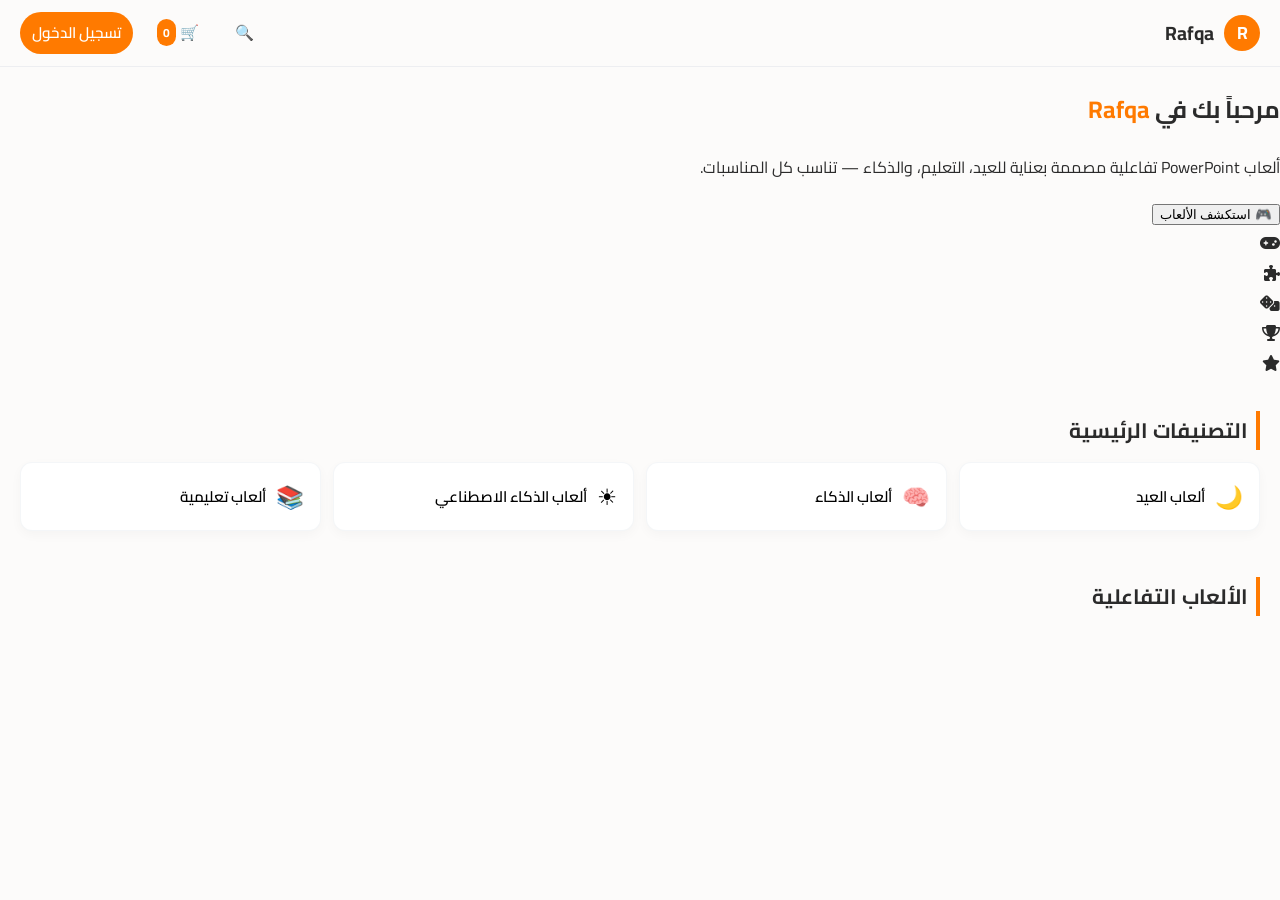
==== index.html @ 3eb240ee "Update index.html" ====
<!DOCTYPE html>
<html lang="ar" dir="rtl">
<head>
  <meta charset="UTF-8" />
  <title>Rafqa - PowerPoint Games</title>
  <meta name="viewport" content="width=device-width, initial-scale=1" />
  <link href="https://fonts.googleapis.com/css2?family=Cairo:wght@300;400;600;700&display=swap" rel="stylesheet">
  <link rel="stylesheet" href="https://cdnjs.cloudflare.com/ajax/libs/font-awesome/6.4.0/css/all.min.css">
  <link rel="stylesheet" href="style.css">
  <script src="https://js.stripe.com/v3/"></script>
</head>
<body>
  <header class="header">
    <div class="logo-area">
      <div class="logo-circle">R</div>
      <span class="site-name">Rafqa</span>
    </div>

    <div class="header-actions">
      <button class="icon-btn" id="searchToggle" aria-label="Search">🔍</button>
      <button class="icon-btn" id="cartToggle" aria-label="Cart">
        🛒 <span class="cart-count" id="cartCount">0</span>
      </button>
      
      <div class="user-menu-container">
        <button class="login-btn" id="loginToggle">تسجيل الدخول</button>
        <div id="userDropdown" class="user-dropdown hidden">
          <a href="#" id="btnMyOrders"><i class="fas fa-shopping-bag"></i> مشترياتي</a>
          <a href="https://wa.me/966570261205" target="_blank" id="btnSupport"><i class="fas fa-headset"></i> الدعم الفني</a>
          <hr class="dropdown-divider">
          <button id="btnLogout" class="dropdown-logout-btn"><i class="fas fa-sign-out-alt"></i> تسجيل الخروج</button>
        </div>
      </div>
    </div>
  </header>

  <section class="search-bar hidden" id="searchBar">
    <input type="text" id="searchInput" placeholder="ابحث عن لعبة..." />
  </section>

  <section class="welcome-banner">
    <div class="banner-content">
      <h1>مرحباً بك في <span style="color:var(--primary)">Rafqa</span></h1>
      <p>ألعاب PowerPoint تفاعلية مصممة بعناية للعيد، التعليم، والذكاء — تناسب كل المناسبات.</p>
      <button id="scrollToGames" class="banner-btn">🎮 استكشف الألعاب</button>
    </div>
    <div class="banner-gaming-assets">
      <div class="game-asset icon-gamepad"><i class="fas fa-gamepad"></i></div>
      <div class="game-asset icon-puzzle"><i class="fas fa-puzzle-piece"></i></div>
      <div class="game-asset icon-dice"><i class="fas fa-dice"></i></div>
      <div class="game-asset icon-trophy"><i class="fas fa-trophy"></i></div>
      <div class="game-asset icon-star"><i class="fas fa-star"></i></div>
    </div>
  </section>

  <section class="categories">
    <h2>التصنيفات الرئيسية</h2>
    <div class="category-grid">
      <button class="category-card" data-category="eid">
        <span class="cat-icon">🌙</span>
        <span class="cat-name">ألعاب العيد</span>
      </button>
      <button class="category-card" data-category="brain">
        <span class="cat-icon">🧠</span>
        <span class="cat-name">ألعاب الذكاء</span>
      </button>
      <button class="category-card" data-category="summer">
        <span class="cat-icon">☀️</span>
        <span class="cat-name">ألعاب الذكاء الاصطناعي</span>
      </button>
      <button class="category-card" data-category="edu">
        <span class="cat-icon">📚</span>
        <span class="cat-name">ألعاب تعليمية</span>
      </button>
    </div>
  </section>

  <main class="main" id="gamesSection">
    <div class="main-header">
      <h2>الألعاب التفاعلية</h2>
      <span id="gamesCount"></span>
    </div>
    <div class="games-grid" id="gamesGrid"></div>
  </main>

  <div class="modal-overlay hidden" id="gameModal">
    <div class="modal">
      <button class="close-modal" data-close="gameModal">✕</button>
      <div class="modal-body">
        <img id="modalImage" alt="" />
        <div class="modal-info">
          <h3 id="modalTitle"></h3>
          <p id="modalCategory" style="color: var(--primary); font-weight: 600;"></p>
          <p id="modalDescription" style="color: var(--text-muted); font-size: 0.9rem; margin-top: 5px;"></p>
          <p class="modal-price" id="modalPrice"></p>
          <button class="primary-btn" id="modalAddToCart" style="width: 100%; margin-top: 10px;">إضافة إلى السلة</button>
        </div>
      </div>
    </div>
  </div>

  <aside class="cart-panel hidden" id="cartPanel">
    <div class="cart-header">
      <h3>سلة المشتريات</h3>
      <button class="close-modal" data-close="cartPanel">✕</button>
    </div>
    <div class="cart-items" id="cartItems"></div>
    <div class="cart-footer">
      <div class="cart-total">
        <span>الإجمالي:</span>
        <span><span id="cartTotal">0.00</span> ر.س</span>
      </div>
      <button class="primary-btn" id="checkoutToggle" style="width: 100%;">إتمام الشراء</button>
    </div>
  </aside>

  <section class="checkout hidden" id="checkoutSection">
    <div class="checkout-inner">
      <h2>إتمام الشراء</h2>
      <p style="margin: 10px 0; color: var(--text-muted);">سيتم إرسال رابط تحميل الألعاب إلى بريدك بعد الدفع.</p>
      <p class="checkout-note">* يمكنك لاحقاً ربط هذه الصفحة ببوابة دفع (PayTabs / HyperPay / Stripe).</p>
      <button class="secondary-btn" id="closeCheckout" style="margin-top: 15px;">إغلاق</button>
    </div>
  </section>

  <div id="loginModal" class="modal-overlay hidden">
    <div class="modal">
      <button class="close-modal" data-close="loginModal">&times;</button>
      <h3>تسجيل الدخول</h3>
      
      <form id="loginForm">
        <div class="form-group">
          <label for="loginEmail">رقم الجوال أو البريد الإلكتروني</label>
          <input type="text" id="loginEmail" placeholder="05xxxxxxxx أو البريد الإلكتروني" required>
        </div>

        <div class="form-group">
          <label for="loginPassword">كلمة المرور</label>
          <input type="password" id="loginPassword" placeholder="••••••••" required>
        </div>

        <div id="loginErrorMsg" class="error-text hidden"></div>

        <button type="submit" class="primary-btn" style="width: 100%; margin-top: 5px;">دخول</button>
      </form>

      <div class="auth-divider" style="text-align: center; margin: 15px 0; color: var(--text-muted);"><span>أو</span></div>
      
      <button id="googleLogin" class="google-btn" style="width:100%; display:flex; align-items:center; justify-content:center; gap:8px; padding:10px; border:1px solid #ddd; background:#fff; border-radius:var(--radius-md); cursor:pointer; font-family:inherit;">
        <img src="https://upload.wikimedia.org/wikipedia/commons/c/c1/Google_%22G%22_logo.svg" alt="Google" width="18">
        تسجيل الدخول بواسطة Google
      </button>

      <p class="auth-switch" style="text-align: center; margin-top: 15px; font-size: 0.9rem; color: var(--text-muted);">
        ليس لديكِ حساب؟ <a href="#" id="openRegister" style="color: var(--primary); font-weight: 600; text-decoration: none;">إنشاء حساب جديد</a>
      </p>
    </div>
  </div>

  <div id="registerModal" class="modal-overlay hidden">
    <div class="modal">
      <button class="close-modal" data-close="registerModal">&times;</button>
      <h3>إنشاء حساب جديد</h3>
      
      <form id="registerForm">
        <div class="form-group">
          <label for="registerName">الاسم الكامل</label>
          <input type="text" id="registerName" placeholder="نداء..." required style="direction: rtl; text-align: right;">
        </div>

        <div class="form-group">
          <label for="registerPhone">رقم الجوال الحقيقي</label>
          <input type="tel" id="registerPhone" placeholder="05xxxxxxxx" required maxlength="10">
        </div>

        <div class="form-group">
          <label for="registerEmail">البريد الإلكتروني (اختياري)</label>
          <input type="email" id="registerEmail" placeholder="name@example.com">
        </div>

        <div class="form-group">
          <label for="registerPassword">كلمة المرور</label>
          <input type="password" id="registerPassword" placeholder="••••••••" required>
        </div>

        <div id="registerErrorMsg" class="error-text hidden"></div>

        <button type="submit" class="primary-btn" style="width: 100%; margin-top: 5px;">تسجيل وتفعيل الحساب 🎉</button>
      </form>

      <p class="auth-switch" style="text-align: center; margin-top: 15px; font-size: 0.9rem; color: var(--text-muted);">
        لديكِ حساب بالفعل؟ <a href="#" id="openLogin" style="color: var(--primary); font-weight: 600; text-decoration: none;">تسجيل الدخول</a>
      </p>
      <p class="login-note" style="text-align: center; font-size: 0.8rem; color: var(--text-muted); margin-top: 10px;">* يتم حفظ حسابك في Firebase بشكل حقيقي وآمن.</p>
    </div>
  </div>

  <script src="https://www.gstatic.com/firebasejs/10.7.1/firebase-app-compat.js"></script>
  <script src="https://www.gstatic.com/firebasejs/10.7.1/firebase-auth-compat.js"></script>
  <script src="https://www.gstatic.com/firebasejs/10.7.1/firebase-database-compat.js"></script>
  <script src="https://www.gstatic.com/firebasejs/10.7.1/firebase-firestore-compat.js"></script>
  <script src="https://www.gstatic.com/firebasejs/10.7.1/firebase-storage-compat.js"></script>

  <script src="firebase-config.js"></script>
  <script src="script.js"></script>
</body>
</html>
---- style.css ----
*,
*::before,
*::after {
  box-sizing: border-box;
}

:root {
  --bg: #fcfbfa;               /* إضاءة خلفية بيضاء دافئة ومريحة */
  --card-bg: #ffffff;
  --primary: #ff7a00;         /* الهوية البرتقالية الدافئة لـ Rafqa */
  --primary-soft: #fff2e6;    /* خلفيات برتقالية ناعمة للعناصر */
  --accent: #ffb347;
  --text-main: #2b2b2b;
  --text-muted: #7a8194;
  --radius-lg: 18px;
  --radius-md: 12px;
  --shadow-soft: 0 14px 30px rgba(15, 23, 42, 0.05);
}

html,
body {
  margin: 0;
  padding: 0;
  font-family: "Cairo", system-ui, -apple-system, BlinkMacSystemFont, sans-serif;
  background: var(--bg);
  color: var(--text-main);
  direction: rtl;
}

/* Header */
.header {
  position: sticky;
  top: 0;
  z-index: 100;
  display: flex;
  align-items: center;
  justify-content: space-between;
  padding: 0.75rem 1.25rem;
  background: rgba(252, 251, 250, 0.95);
  backdrop-filter: blur(12px);
  border-bottom: 1px solid rgba(148, 163, 184, 0.15);
}

.logo-area {
  display: flex;
  align-items: center;
  gap: 0.6rem;
}

.logo-circle {
  width: 36px;
  height: 36px;
  border-radius: 50%;
  background: var(--primary);
  display: flex;
  align-items: center;
  justify-content: center;
  color: #fff;
  font-weight: 700;
  font-size: 1.1rem;
}

.site-name {
  font-weight: 700;
  font-size: 1.2rem;
  color: var(--text-main);
}

.header-actions {
  display: flex;
  align-items: center;
  gap: 0.75rem;
}

.icon-btn,
.login-btn {
  border: none;
  background: transparent;
  cursor: pointer;
  font-size: 0.95rem;
  display: inline-flex;
  align-items: center;
  gap: 0.25rem;
  padding: 0.4rem 0.75rem;
  border-radius: 999px;
  font-family: inherit;
  transition: all 0.2s ease;
}

.icon-btn:hover {
  background: rgba(148, 163, 184, 0.15);
  transform: translateY(-1px);
}

.login-btn {
  background: var(--primary);
  color: #fff;
  font-weight: 600;
}

.login-btn:hover {
  background: #e06b00;
  transform: translateY(-1px);
  box-shadow: 0 4px 12px rgba(255, 122, 0, 0.2);
}

/* User Dropdown */
.user-menu-container {
  position: relative;
}

.user-dropdown {
  position: absolute;
  top: 45px;
  left: 0;
  background: white;
  border: 1px solid rgba(148, 163, 184, 0.2);
  border-radius: var(--radius-md);
  box-shadow: 0 10px 25px rgba(0,0,0,0.08);
  width: 170px;
  display: flex;
  flex-direction: column;
  z-index: 200;
  overflow: hidden;
}

.user-dropdown a, .user-dropdown button {
  padding: 10px 15px;
  text-decoration: none;
  color: var(--text-main);
  font-size: 0.9rem;
  text-align: right;
  background: none;
  border: none;
  cursor: pointer;
  width: 100%;
  font-family: inherit;
  display: flex;
  align-items: center;
  gap: 8px;
}

.user-dropdown a:hover, .user-dropdown button:hover {
  background-color: var(--primary-soft);
  color: var(--primary);
}

.dropdown-divider {
  border: 0;
  border-top: 1px solid rgba(148, 163, 184, 0.15);
  margin: 0;
}

/* Cart count */
.cart-count {
  background: var(--primary);
  color: #fff;
  border-radius: 999px;
  padding: 2px 6px;
  font-size: 0.75rem;
  font-weight: 700;
}

/* Search bar */
.search-bar {
  padding: 0.5rem 1.25rem 0.75rem;
  background: var(--bg);
  border-bottom: 1px solid rgba(148, 163, 184, 0.15);
}

.search-bar input {
  width: 100%;
  padding: 0.6rem 1.2rem;
  border-radius: 999px;
  border: 1px solid rgba(148, 163, 184, 0.4);
  font-family: inherit;
  outline: none;
}

.search-bar input:focus {
  border-color: var(--primary);
}

/* Hero */
.hero {
  padding: 2.5rem 1.25rem 2rem;
  display: flex;
  justify-content: center;
}

.hero-content {
  max-width: 900px;
  width: 100%;
  background: linear-gradient(135deg, #fff3e6 0%, #ffffff 100%);
  border-radius: 24px;
  padding: 2.5rem 1.5rem;
  box-shadow: var(--shadow-soft);
  text-align: center;
}

.hero-content h1 {
  margin: 0 0 0.5rem;
  font-size: 1.9rem;
  font-weight: 700;
}

.hero-content p {
  margin: 0 0 1.5rem;
  color: var(--text-muted);
}

.primary-btn,
.secondary-btn {
  border: none;
  cursor: pointer;
  font-family: inherit;
  border-radius: 999px;
  padding: 0.65rem 1.6rem;
  font-size: 0.95rem;
  font-weight: 600;
  transition: all 0.2s ease;
}

.primary-btn {
  background: var(--primary);
  color: #fff;
  box-shadow: 0 8px 20px rgba(255, 122, 0, 0.25);
}

.primary-btn:hover {
  transform: translateY(-1px);
  background: #e06b00;
  box-shadow: 0 12px 24px rgba(255, 122, 0, 0.35);
}

.secondary-btn {
  background: #e5e7eb;
  color: #111827;
}

.secondary-btn:hover {
  background: #d1d5db;
}

/* Categories */
.categories {
  padding: 1rem 1.25rem 0.5rem;
}

.categories h2, .main-header h2 {
  margin-bottom: 0.75rem;
  font-size: 1.3rem;
  font-weight: 700;
  border-right: 4px solid var(--primary);
  padding-right: 8px;
}

.category-grid {
  display: grid;
  grid-template-columns: repeat(2, minmax(0, 1fr));
  gap: 0.75rem;
}

.category-card {
  border: 1px solid rgba(148, 163, 184, 0.1);
  background: var(--card-bg);
  border-radius: var(--radius-md);
  padding: 0.8rem 1rem;
  display: flex;
  align-items: center;
  gap: 0.6rem;
  cursor: pointer;
  box-shadow: 0 4px 12px rgba(15, 23, 42, 0.03);
  font-family: inherit;
  transition: all 0.2s ease;
}

.category-card:hover {
  transform: translateY(-2px);
  box-shadow: 0 8px 20px rgba(255, 122, 0, 0.1);
  background: var(--primary-soft);
  border-color: var(--primary);
}

.cat-icon {
  font-size: 1.4rem;
}

.cat-name {
  font-size: 0.95rem;
  font-weight: 600;
}

/* Main / games grid */
.main {
  padding: 1.25rem;
}

.main-header {
  display: flex;
  align-items: baseline;
  justify-content: space-between;
  margin-bottom: 1rem;
}

#gamesCount {
  font-size: 0.85rem;
  color: var(--text-muted);
}

.games-grid {
  display: grid;
  grid-template-columns: repeat(auto-fill, minmax(180px, 1fr));
  gap: 1.25rem;
}

/* Game card */
.game-card {
  background: var(--card-bg);
  border-radius: var(--radius-lg);
  overflow: hidden;
  box-shadow: 0 8px 20px rgba(15, 23, 42, 0.04);
  border: 1px solid rgba(148, 163, 184, 0.1);
  display: flex;
  flex-direction: column;
  cursor: pointer;
  transition: all 0.2s ease;
}

.game-card:hover {
  transform: translateY(-4px);
  box-shadow: 0 16px 30px rgba(255, 122, 0, 0.08);
  border-color: var(--primary);
}

.game-thumb {
  position: relative;
  padding-top: 65%;
  background: #e5e7eb;
}

.game-thumb img {
  position: absolute;
  inset: 0;
  width: 100%;
  height: 100%;
  object-fit: cover;
}

.game-body {
  padding: 0.9rem;
  display: flex;
  flex-direction: column;
  gap: 0.4rem;
  flex-grow: 1;
}

.game-title {
  font-size: 1rem;
  font-weight: 700;
  color: var(--text-main);
}

.game-meta {
  display: flex;
  justify-content: space-between;
  align-items: center;
  font-size: 0.85rem;
  color: var(--text-muted);
}

.game-price {
  font-weight: 700;
  color: var(--primary);
  font-size: 1.05rem;
}

.game-actions {
  margin-top: auto;
  padding-top: 0.5rem;
}

.add-btn {
  width: 100%;
  border-radius: var(--radius-md);
  border: 1px solid var(--primary);
  padding: 0.5rem;
  font-size: 0.9rem;
  font-weight: 600;
  cursor: pointer;
  background: transparent;
  color: var(--primary);
  font-family: inherit;
  transition: all 0.2s ease;
}

.add-btn:hover {
  background: var(--primary);
  color: #fff;
}

/* Modals & Overlays */
.modal-overlay {
  position: fixed;
  inset: 0;
  background: rgba(15, 23, 42, 0.5);
  backdrop-filter: blur(4px);
  display: flex;
  align-items: center;
  justify-content: center;
  z-index: 200;
}

.modal {
  background: var(--card-bg);
  border-radius: 20px;
  padding: 1.5rem;
  max-width: 500px;
  width: 92%;
  box-shadow: var(--shadow-soft);
  position: relative;
  overflow: visible; /* يسمح لزر الإغلاق بالظهور */
}

.close-modal {
  position: absolute;
  top: -12px;
  left: -12px;
  border: none;
  background: #fff;
  cursor: pointer;
  font-size: 1rem;
  color: var(--text-muted);
  width: 28px;
  height: 28px;
  border-radius: 50%;
  display: flex;
  align-items: center;
  justify-content: center;
  box-shadow: 0 2px 8px rgba(0,0,0,0.15);
  z-index: 10;
}

.close-modal:hover {
  color: #ef4444;
}

.modal-body {
  display: flex;
  flex-direction: column;
  gap: 1rem;
}

.modal-body img {
  width: 100%;
  max-height: 250px;
  border-radius: 12px;
  object-fit: cover;
}

.modal-info h3 {
  margin: 0 0 0.5rem;
  font-size: 1.25rem;
}

.modal-price {
  margin-top: 0.6rem;
  font-weight: 700;
  font-size: 1.2rem;
  color: var(--primary);
}

/* Cart panel FIX */
.cart-panel {
  position: fixed;
  top: 0;
  bottom: 0;
  left: 0;
  width: min(350px, 100%);
  background: #ffffff;
  box-shadow: 8px 0 30px rgba(15, 23, 42, 0.15);
  z-index: 150;
  display: flex;
  flex-direction: column;
  transition: transform 0.3s ease-in-out;
}

.cart-panel.hidden {
  display: none !important;
  transform: translateX(-100%);
}

.cart-header {
  padding: 1rem;
  border-bottom: 1px solid rgba(148, 163, 184, 0.15);
  display: flex;
  justify-content: space-between;
  align-items: center;
}

.cart-header h3 {
  margin: 0;
  font-size: 1.1rem;
  font-weight: 700;
}

.cart-items {
  flex: 1;
  overflow-y: auto;
  padding: 1rem;
  display: flex;
  flex-direction: column;
  gap: 0.75rem;
}

.cart-item {
  display: flex;
  gap: 0.75rem;
  align-items: center;
  padding-bottom: 0.75rem;
  border-bottom: 1px solid rgba(148, 163, 184, 0.1);
}

.cart-item-thumb {
  width: 55px;
  height: 55px;
  border-radius: 10px;
  overflow: hidden;
  background: #e5e7eb;
}

.cart-item-thumb img {
  width: 100%;
  height: 100%;
  object-fit: cover;
}

.cart-item-info {
  flex: 1;
  font-size: 0.85rem;
}

.cart-item-title {
  font-weight: 600;
}

.cart-item-meta {
  display: flex;
  justify-content: space-between;
  align-items: center;
  margin-top: 0.25rem;
}

.cart-remove {
  border: none;
  background: transparent;
  color: #ef4444;
  cursor: pointer;
  font-size: 0.8rem;
  font-family: inherit;
}

.cart-footer {
  padding: 1rem;
  border-top: 1px solid rgba(148, 163, 184, 0.15);
  background: #fff;
}

.cart-total {
  margin-bottom: 0.75rem;
  font-weight: 700;
  display: flex;
  justify-content: space-between;
  font-size: 1rem;
}

/* Checkout Section */
.checkout {
  position: fixed;
  inset: 0;
  background: rgba(15, 23, 42, 0.5);
  display: flex;
  align-items: center;
  justify-content: center;
  z-index: 160;
}

.checkout-inner {
  background: #ffffff;
  border-radius: 18px;
  padding: 1.5rem;
  max-width: 420px;
  width: 92%;
  text-align: center;
}

.checkout-note {
  font-size: 0.8rem;
  color: var(--text-muted);
  margin-top: 10px;
}

/* Utilities */
.hidden {
  display: none !important;
}

/* Media Queries */
@media (min-width: 768px) {
  .hero-content {
    padding: 3rem 2.5rem;
    text-align: right;
  }

  .hero-content h1 {
    font-size: 2.2rem;
  }

  .category-grid {
    grid-template-columns: repeat(4, minmax(0, 1fr));
  }

  .modal-body {
    flex-direction: row;
  }

  .modal-body img {
    width: 45%;
    max-height: 100%;
  }

  .modal-info {
    flex: 1;
  }
}

/* ==========================================================================
   🛠️ التعديل الجديد المضاف لإصلاح شكل وتداخل نموذج الدخول / التسجيل
   ========================================================================== */
.modal form {
  display: flex;
  flex-direction: column;
  gap: 1.2rem;
  margin-top: 1rem;
}

.modal label {
  font-size: 0.95rem;
  font-weight: 600;
  display: flex;
  flex-direction: column;
  gap: 0.5rem;
  text-align: right;
  color: var(--text-main);
}

.modal input {
  padding: 0.75rem 1rem;
  border-radius: var(--radius-md);
  border: 1px solid rgba(148, 163, 184, 0.4);
  font-family: inherit;
  font-size: 0.95rem;
  direction: ltr; /* لتسهيل كتابة البريد الإلكتروني والباسورد بشكل صحيح */
  text-align: left;
  outline: none;
  width: 100%;
  background-color: var(--card-bg);
  color: var(--text-main);
}

.modal input:focus {
  border-color: var(--primary);
  box-shadow: 0 0 0 3px var(--primary-soft);
}

.modal form button[type="submit"] {
  background: var(--primary);
  color: white;
  border: none;
  padding: 0.75rem;
  border-radius: var(--radius-md);
  font-family: inherit;
  font-size: 1rem;
  font-weight: 600;
  cursor: pointer;
  transition: all 0.2s ease;
  margin-top: 0.5rem;
}

.modal form button[type="submit"]:hover {
  background: #e06b00;
  transform: translateY(-1px);
}
/* المحتوى الداخلي للـ modal-overlay */
.modal-overlay .modal {
  position: relative;
  width: 92%;
  max-width: 500px;
  background: var(--card-bg);
  border-radius: 20px;
  padding: 1.5rem;
  box-shadow: 0 20px 40px rgba(0,0,0,0.2);
  overflow: visible;
}
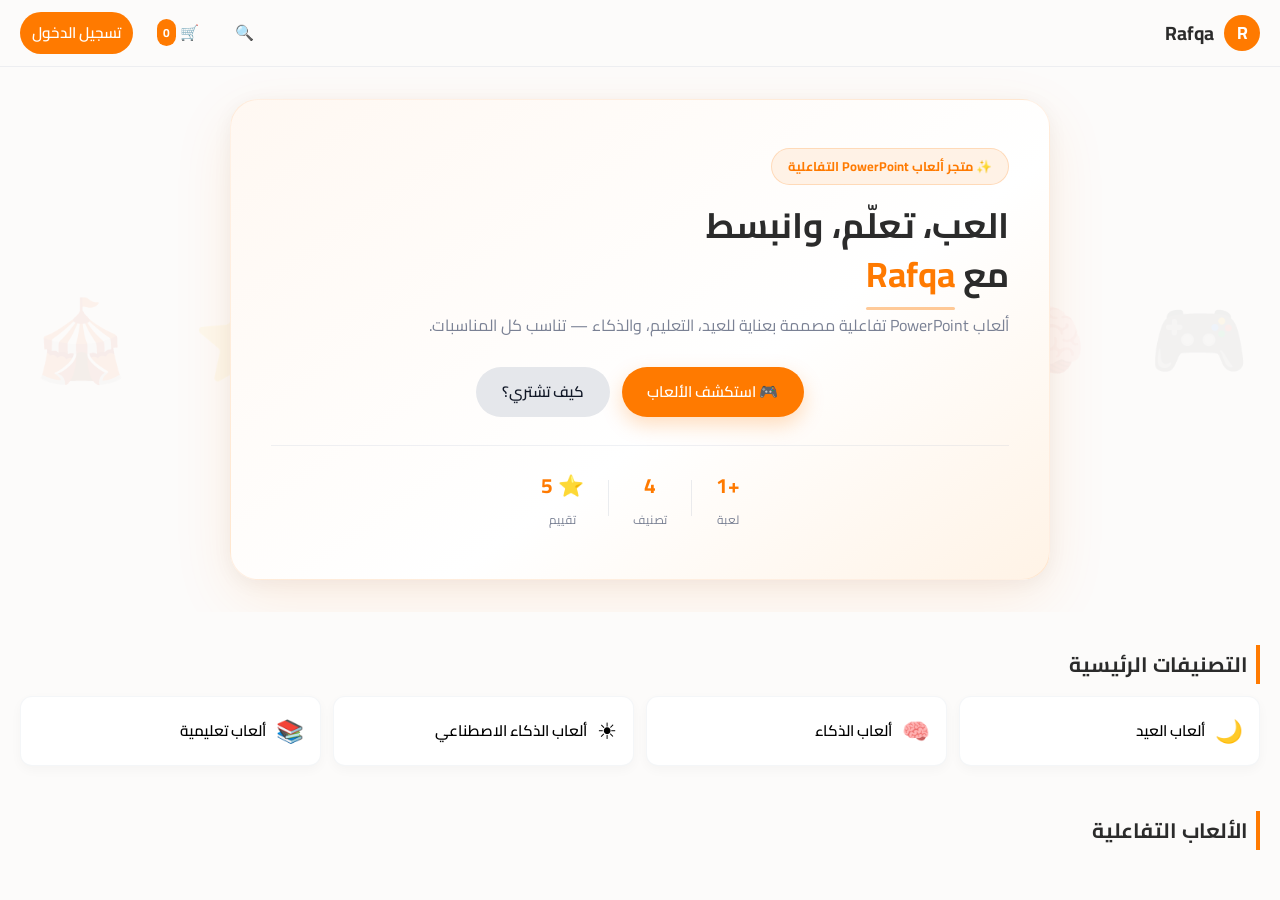
==== commit ab0606a5: "Update index.html" ====
--- a/index.html
+++ b/index.html
@@ -38,18 +38,26 @@
     <input type="text" id="searchInput" placeholder="ابحث عن لعبة..." />
   </section>
 
-  <section class="welcome-banner">
-    <div class="banner-content">
-      <h1>مرحباً بك في <span style="color:var(--primary)">Rafqa</span></h1>
+  <section class="hero">
+    <div class="hero-bg">
+      <span>🎮</span><span>🧠</span><span>🎯</span><span>🃏</span>
+      <span>🎲</span><span>🏆</span><span>⭐</span><span>🎪</span>
+    </div>
+    <div class="hero-content">
+      <div class="hero-badge">✨ متجر ألعاب PowerPoint التفاعلية</div>
+      <h1>العب، تعلّم، وانبسط<br>مع <span class="hero-brand">Rafqa</span></h1>
       <p>ألعاب PowerPoint تفاعلية مصممة بعناية للعيد، التعليم، والذكاء — تناسب كل المناسبات.</p>
-      <button id="scrollToGames" class="banner-btn">🎮 استكشف الألعاب</button>
-    </div>
-    <div class="banner-gaming-assets">
-      <div class="game-asset icon-gamepad"><i class="fas fa-gamepad"></i></div>
-      <div class="game-asset icon-puzzle"><i class="fas fa-puzzle-piece"></i></div>
-      <div class="game-asset icon-dice"><i class="fas fa-dice"></i></div>
-      <div class="game-asset icon-trophy"><i class="fas fa-trophy"></i></div>
-      <div class="game-asset icon-star"><i class="fas fa-star"></i></div>
+      <div class="hero-btns">
+        <button class="primary-btn" id="scrollToGames">🎮 استكشف الألعاب</button>
+        <button class="secondary-btn hero-secondary" id="heroLearnMore">كيف تشتري؟</button>
+      </div>
+      <div class="hero-stats">
+        <div class="hero-stat"><span class="stat-num">+1</span><span class="stat-label">لعبة</span></div>
+        <div class="hero-divider"></div>
+        <div class="hero-stat"><span class="stat-num">4</span><span class="stat-label">تصنيف</span></div>
+        <div class="hero-divider"></div>
+        <div class="hero-stat"><span class="stat-num">⭐ 5</span><span class="stat-label">تقييم</span></div>
+      </div>
     </div>
   </section>
 
--- a/style.css
+++ b/style.css
@@ -107,6 +107,7 @@
 /* User Dropdown */
 .user-menu-container {
   position: relative;
+  overflow: visible;
 }
 
 .user-dropdown {
@@ -183,30 +184,150 @@
 
 /* Hero */
 .hero {
-  padding: 2.5rem 1.25rem 2rem;
+  padding: 2rem 1.25rem 2rem;
   display: flex;
   justify-content: center;
+  position: relative;
+  overflow: hidden;
+}
+
+.hero-bg {
+  position: absolute;
+  inset: 0;
+  display: flex;
+  flex-wrap: wrap;
+  align-items: center;
+  justify-content: space-around;
+  pointer-events: none;
+  z-index: 0;
+  opacity: 0.06;
+}
+
+.hero-bg span {
+  font-size: 5rem;
+  animation: floatIcon 6s ease-in-out infinite;
+}
+
+.hero-bg span:nth-child(2) { animation-delay: 0.8s; }
+.hero-bg span:nth-child(3) { animation-delay: 1.6s; }
+.hero-bg span:nth-child(4) { animation-delay: 2.4s; }
+.hero-bg span:nth-child(5) { animation-delay: 3.2s; }
+.hero-bg span:nth-child(6) { animation-delay: 4s; }
+.hero-bg span:nth-child(7) { animation-delay: 4.8s; }
+.hero-bg span:nth-child(8) { animation-delay: 5.6s; }
+
+@keyframes floatIcon {
+  0%, 100% { transform: translateY(0px); }
+  50% { transform: translateY(-18px); }
 }
 
 .hero-content {
-  max-width: 900px;
+  max-width: 820px;
   width: 100%;
-  background: linear-gradient(135deg, #fff3e6 0%, #ffffff 100%);
-  border-radius: 24px;
-  padding: 2.5rem 1.5rem;
-  box-shadow: var(--shadow-soft);
+  background: linear-gradient(145deg, #fff8f2 0%, #ffffff 60%, #fff3e6 100%);
+  border-radius: 28px;
+  padding: 2.8rem 2rem;
+  box-shadow: 0 20px 60px rgba(255, 122, 0, 0.1), 0 4px 20px rgba(15,23,42,0.05);
   text-align: center;
+  position: relative;
+  z-index: 1;
+  border: 1px solid rgba(255,122,0,0.1);
+}
+
+.hero-badge {
+  display: inline-block;
+  background: var(--primary-soft);
+  color: var(--primary);
+  font-size: 0.8rem;
+  font-weight: 700;
+  padding: 0.35rem 1rem;
+  border-radius: 999px;
+  margin-bottom: 1rem;
+  border: 1px solid rgba(255,122,0,0.2);
 }
 
 .hero-content h1 {
-  margin: 0 0 0.5rem;
-  font-size: 1.9rem;
-  font-weight: 700;
+  margin: 0 0 0.75rem;
+  font-size: 2rem;
+  font-weight: 700;
+  line-height: 1.4;
+  color: var(--text-main);
+}
+
+.hero-brand {
+  color: var(--primary);
+  position: relative;
+}
+
+.hero-brand::after {
+  content: "";
+  position: absolute;
+  bottom: -3px;
+  right: 0;
+  left: 0;
+  height: 3px;
+  background: var(--primary);
+  border-radius: 999px;
+  opacity: 0.4;
 }
 
 .hero-content p {
-  margin: 0 0 1.5rem;
+  margin: 0 0 1.75rem;
   color: var(--text-muted);
+  font-size: 1rem;
+  line-height: 1.7;
+}
+
+.hero-btns {
+  display: flex;
+  gap: 0.75rem;
+  justify-content: center;
+  flex-wrap: wrap;
+  margin-bottom: 1.75rem;
+}
+
+.hero-secondary {
+  background: transparent;
+  border: 2px solid rgba(255,122,0,0.3);
+  color: var(--primary);
+}
+
+.hero-secondary:hover {
+  background: var(--primary-soft);
+  border-color: var(--primary);
+}
+
+.hero-stats {
+  display: flex;
+  justify-content: center;
+  align-items: center;
+  gap: 1.5rem;
+  padding-top: 1.25rem;
+  border-top: 1px solid rgba(148,163,184,0.15);
+}
+
+.hero-stat {
+  display: flex;
+  flex-direction: column;
+  align-items: center;
+  gap: 0.2rem;
+}
+
+.stat-num {
+  font-size: 1.3rem;
+  font-weight: 700;
+  color: var(--primary);
+}
+
+.stat-label {
+  font-size: 0.75rem;
+  color: var(--text-muted);
+}
+
+.hero-divider {
+  width: 1px;
+  height: 36px;
+  background: rgba(148,163,184,0.2);
 }
 
 .primary-btn,
@@ -691,14 +812,3 @@
   background: #e06b00;
   transform: translateY(-1px);
 }
-/* المحتوى الداخلي للـ modal-overlay */
-.modal-overlay .modal {
-  position: relative;
-  width: 92%;
-  max-width: 500px;
-  background: var(--card-bg);
-  border-radius: 20px;
-  padding: 1.5rem;
-  box-shadow: 0 20px 40px rgba(0,0,0,0.2);
-  overflow: visible;
-}
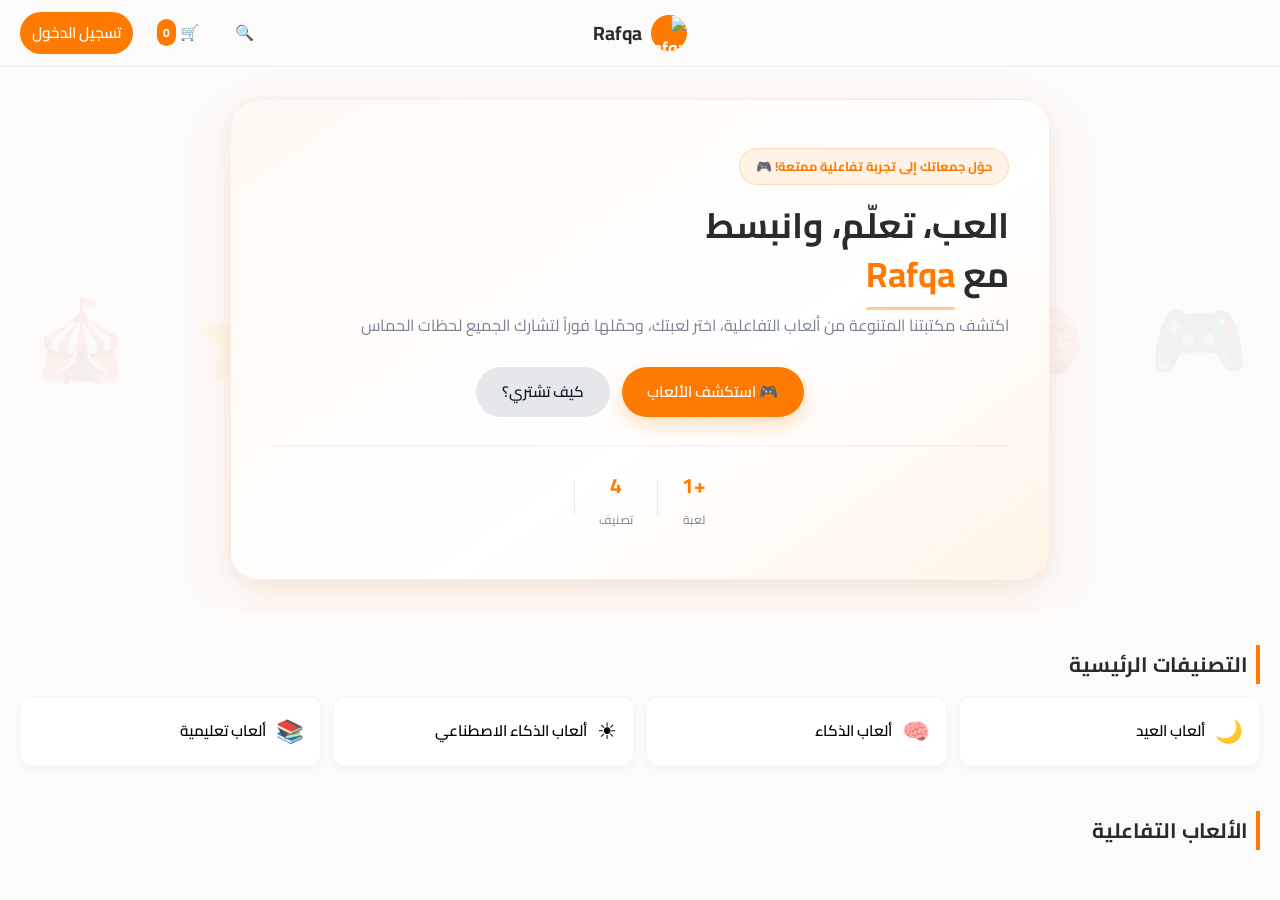
==== commit 1e369033: "Update index.html" ====
--- a/index.html
+++ b/index.html
@@ -8,11 +8,14 @@
   <link rel="stylesheet" href="https://cdnjs.cloudflare.com/ajax/libs/font-awesome/6.4.0/css/all.min.css">
   <link rel="stylesheet" href="style.css">
   <script src="https://js.stripe.com/v3/"></script>
+  <link rel="icon" type="image/png" href="logo.png">
 </head>
 <body>
   <header class="header">
     <div class="logo-area">
-      <div class="logo-circle">R</div>
+<div class="logo-circle">
+  <img src="logo.png" alt="Rafqa" style="width:100%;height:100%;object-fit:cover;border-radius:50%;">
+</div>
       <span class="site-name">Rafqa</span>
     </div>
 
@@ -44,9 +47,9 @@
       <span>🎲</span><span>🏆</span><span>⭐</span><span>🎪</span>
     </div>
     <div class="hero-content">
-      <div class="hero-badge">✨ متجر ألعاب PowerPoint التفاعلية</div>
+      <div class="hero-badge">حوّل جمعاتك إلى تجربة تفاعلية ممتعة! 🎮</div>
       <h1>العب، تعلّم، وانبسط<br>مع <span class="hero-brand">Rafqa</span></h1>
-      <p>ألعاب PowerPoint تفاعلية مصممة بعناية للعيد، التعليم، والذكاء — تناسب كل المناسبات.</p>
+      <p>اكتشف مكتبتنا المتنوعة من ألعاب التفاعلية، اختر لعبتك، وحمّلها فوراً لتشارك الجميع لحظات الحماس</p>
       <div class="hero-btns">
         <button class="primary-btn" id="scrollToGames">🎮 استكشف الألعاب</button>
         <button class="secondary-btn hero-secondary" id="heroLearnMore">كيف تشتري؟</button>
@@ -56,7 +59,7 @@
         <div class="hero-divider"></div>
         <div class="hero-stat"><span class="stat-num">4</span><span class="stat-label">تصنيف</span></div>
         <div class="hero-divider"></div>
-        <div class="hero-stat"><span class="stat-num">⭐ 5</span><span class="stat-label">تقييم</span></div>
+        
       </div>
     </div>
   </section>
@@ -139,7 +142,7 @@
       <form id="loginForm">
         <div class="form-group">
           <label for="loginEmail">رقم الجوال أو البريد الإلكتروني</label>
-          <input type="text" id="loginEmail" placeholder="05xxxxxxxx أو البريد الإلكتروني" required>
+          <input type="text" id="loginEmail" placeholder="  البريد الإلكتروني" required>
         </div>
 
         <div class="form-group">
@@ -173,7 +176,7 @@
       <form id="registerForm">
         <div class="form-group">
           <label for="registerName">الاسم الكامل</label>
-          <input type="text" id="registerName" placeholder="نداء..." required style="direction: rtl; text-align: right;">
+          <input type="text" id="registerName" placeholder="الاسم..." required style="direction: rtl; text-align: right;">
         </div>
 
         <div class="form-group">
--- a/style.css
+++ b/style.css
@@ -32,13 +32,23 @@
   position: sticky;
   top: 0;
   z-index: 100;
-  display: flex;
-  align-items: center;
-  justify-content: space-between;
+  display: grid;
+  grid-template-columns: 1fr auto 1fr;
+  align-items: center;
   padding: 0.75rem 1.25rem;
   background: rgba(252, 251, 250, 0.95);
   backdrop-filter: blur(12px);
   border-bottom: 1px solid rgba(148, 163, 184, 0.15);
+}
+
+.header .logo-area {
+  justify-self: center;
+  grid-column: 2;
+}
+
+.header .header-actions {
+  justify-self: end;
+  grid-column: 3;
 }
 
 .logo-area {
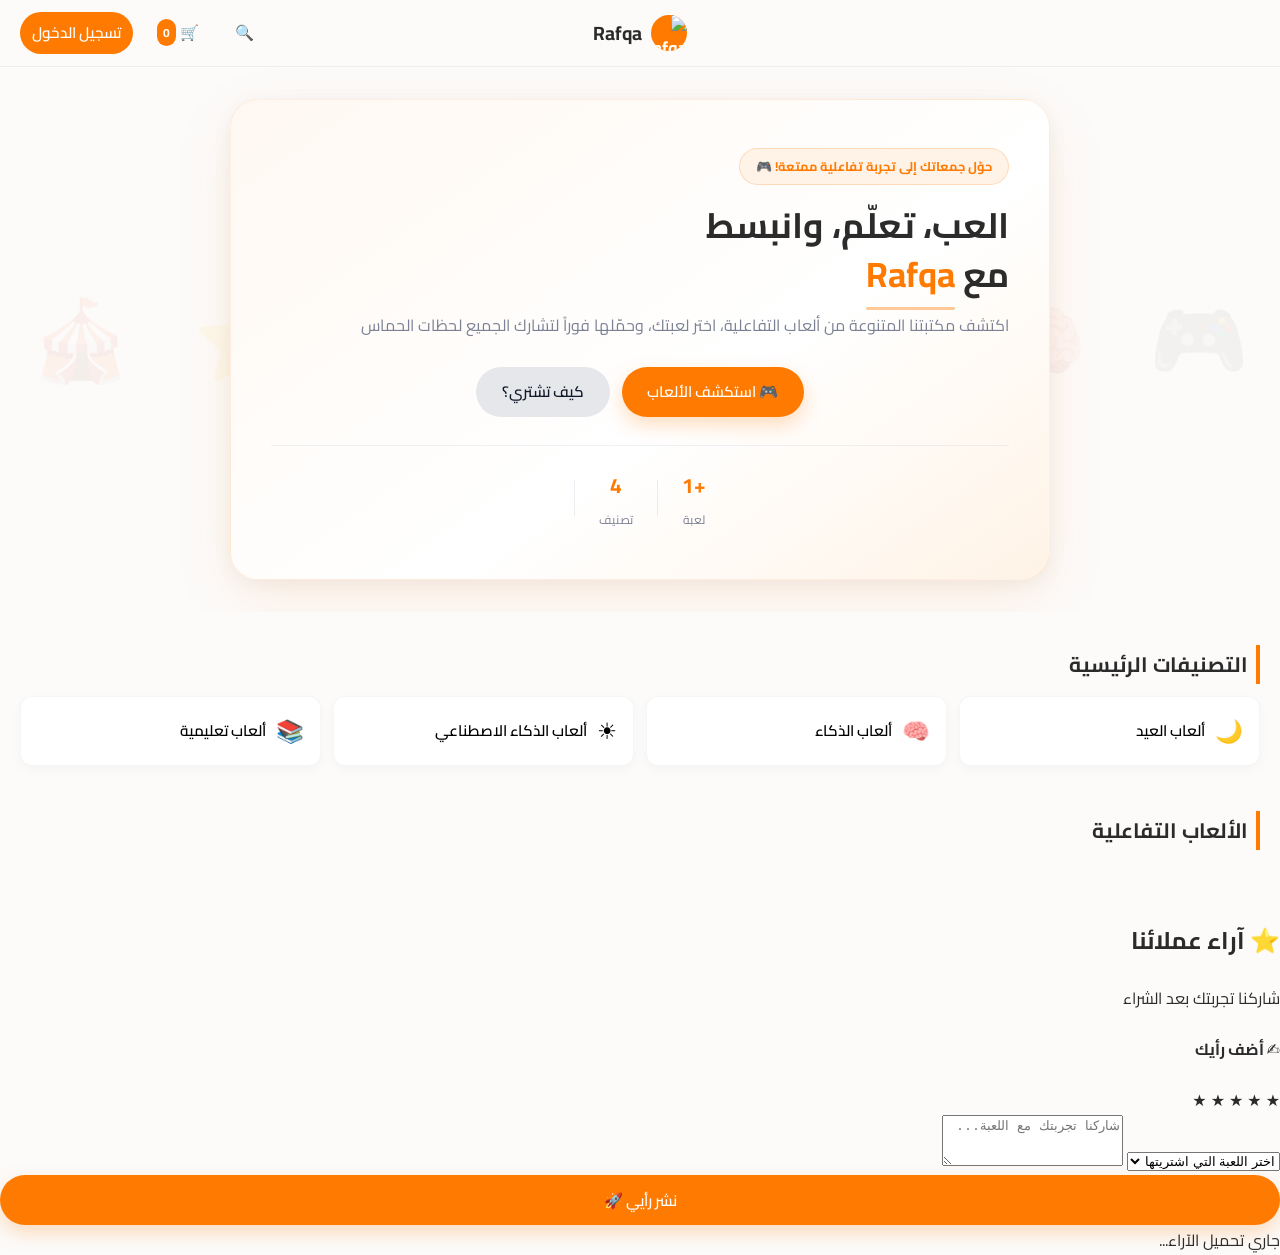
==== commit 08f1ed1c: "Fix HTML formatting and add reviews section" ====
--- a/index.html
+++ b/index.html
@@ -13,9 +13,9 @@
 <body>
   <header class="header">
     <div class="logo-area">
-<div class="logo-circle">
-  <img src="logo.png" alt="Rafqa" style="width:100%;height:100%;object-fit:cover;border-radius:50%;">
-</div>
+      <div class="logo-circle">
+        <img src="logo.png" alt="Rafqa" style="width:100%;height:100%;object-fit:cover;border-radius:50%;">
+      </div>
       <span class="site-name">Rafqa</span>
     </div>
 
@@ -59,7 +59,6 @@
         <div class="hero-divider"></div>
         <div class="hero-stat"><span class="stat-num">4</span><span class="stat-label">تصنيف</span></div>
         <div class="hero-divider"></div>
-        
       </div>
     </div>
   </section>
@@ -93,6 +92,44 @@
     </div>
     <div class="games-grid" id="gamesGrid"></div>
   </main>
+
+  <!-- ===== قسم آراء العملاء ===== -->
+  <section class="reviews-section" id="reviewsSection">
+    <div class="reviews-header">
+      <h2>⭐ آراء عملائنا</h2>
+      <p class="reviews-subtitle">شاركنا تجربتك بعد الشراء</p>
+    </div>
+
+    <div class="review-form-wrapper" id="reviewFormWrapper">
+      <div class="review-form-card">
+        <h4>✍️ أضف رأيك</h4>
+
+        <div class="star-rating" id="starRating">
+          <span class="star" data-value="1">★</span>
+          <span class="star" data-value="2">★</span>
+          <span class="star" data-value="3">★</span>
+          <span class="star" data-value="4">★</span>
+          <span class="star" data-value="5">★</span>
+        </div>
+
+        <select id="reviewGameSelect" class="review-input">
+          <option value="">اختر اللعبة التي اشتريتها</option>
+        </select>
+
+        <textarea id="reviewText" class="review-input" placeholder="شاركنا تجربتك مع اللعبة..." rows="3"></textarea>
+
+        <button class="primary-btn" id="submitReview" style="width:100%;">نشر رأيي 🚀</button>
+        <p class="review-login-note" id="reviewLoginNote" style="display:none;text-align:center;font-size:0.85rem;color:var(--text-muted);margin-top:8px;">
+          يجب <a href="#" id="reviewLoginLink" style="color:var(--primary);font-weight:600;">تسجيل الدخول</a> لإضافة رأيك
+        </p>
+      </div>
+    </div>
+
+    <div class="reviews-grid" id="reviewsGrid">
+      <div class="reviews-loading">جاري تحميل الآراء...</div>
+    </div>
+  </section>
+  <!-- ===== نهاية قسم آراء العملاء ===== -->
 
   <div class="modal-overlay hidden" id="gameModal">
     <div class="modal">
@@ -138,30 +175,23 @@
     <div class="modal">
       <button class="close-modal" data-close="loginModal">&times;</button>
       <h3>تسجيل الدخول</h3>
-      
       <form id="loginForm">
         <div class="form-group">
           <label for="loginEmail">رقم الجوال أو البريد الإلكتروني</label>
-          <input type="text" id="loginEmail" placeholder="  البريد الإلكتروني" required>
-        </div>
-
+          <input type="text" id="loginEmail" placeholder="رقم الجوال أو البريد الإلكتروني" required>
+        </div>
         <div class="form-group">
           <label for="loginPassword">كلمة المرور</label>
           <input type="password" id="loginPassword" placeholder="••••••••" required>
         </div>
-
         <div id="loginErrorMsg" class="error-text hidden"></div>
-
         <button type="submit" class="primary-btn" style="width: 100%; margin-top: 5px;">دخول</button>
       </form>
-
       <div class="auth-divider" style="text-align: center; margin: 15px 0; color: var(--text-muted);"><span>أو</span></div>
-      
       <button id="googleLogin" class="google-btn" style="width:100%; display:flex; align-items:center; justify-content:center; gap:8px; padding:10px; border:1px solid #ddd; background:#fff; border-radius:var(--radius-md); cursor:pointer; font-family:inherit;">
         <img src="https://upload.wikimedia.org/wikipedia/commons/c/c1/Google_%22G%22_logo.svg" alt="Google" width="18">
         تسجيل الدخول بواسطة Google
       </button>
-
       <p class="auth-switch" style="text-align: center; margin-top: 15px; font-size: 0.9rem; color: var(--text-muted);">
         ليس لديكِ حساب؟ <a href="#" id="openRegister" style="color: var(--primary); font-weight: 600; text-decoration: none;">إنشاء حساب جديد</a>
       </p>
@@ -172,33 +202,26 @@
     <div class="modal">
       <button class="close-modal" data-close="registerModal">&times;</button>
       <h3>إنشاء حساب جديد</h3>
-      
       <form id="registerForm">
         <div class="form-group">
           <label for="registerName">الاسم الكامل</label>
           <input type="text" id="registerName" placeholder="الاسم..." required style="direction: rtl; text-align: right;">
         </div>
-
         <div class="form-group">
           <label for="registerPhone">رقم الجوال الحقيقي</label>
           <input type="tel" id="registerPhone" placeholder="05xxxxxxxx" required maxlength="10">
         </div>
-
         <div class="form-group">
           <label for="registerEmail">البريد الإلكتروني (اختياري)</label>
           <input type="email" id="registerEmail" placeholder="name@example.com">
         </div>
-
         <div class="form-group">
           <label for="registerPassword">كلمة المرور</label>
           <input type="password" id="registerPassword" placeholder="••••••••" required>
         </div>
-
         <div id="registerErrorMsg" class="error-text hidden"></div>
-
         <button type="submit" class="primary-btn" style="width: 100%; margin-top: 5px;">تسجيل وتفعيل الحساب 🎉</button>
       </form>
-
       <p class="auth-switch" style="text-align: center; margin-top: 15px; font-size: 0.9rem; color: var(--text-muted);">
         لديكِ حساب بالفعل؟ <a href="#" id="openLogin" style="color: var(--primary); font-weight: 600; text-decoration: none;">تسجيل الدخول</a>
       </p>
@@ -211,7 +234,6 @@
   <script src="https://www.gstatic.com/firebasejs/10.7.1/firebase-database-compat.js"></script>
   <script src="https://www.gstatic.com/firebasejs/10.7.1/firebase-firestore-compat.js"></script>
   <script src="https://www.gstatic.com/firebasejs/10.7.1/firebase-storage-compat.js"></script>
-
   <script src="firebase-config.js"></script>
   <script src="script.js"></script>
 </body>
--- a/style.css
+++ b/style.css
@@ -560,22 +560,40 @@
   border: none;
   background: #fff;
   cursor: pointer;
-  font-size: 1rem;
-  color: var(--text-muted);
+  font-size: 0.75rem;   /* ← صغّري الخط */
+  color: #9ca3af;       /* ← رمادي أفتح */
+  width: 24px;          /* ← أصغر من 28px */
+  height: 24px;         /* ← أصغر من 28px */
+  border-radius: 50%;
+  display: flex;
+  align-items: center;
+  justify-content: center;
+  box-shadow: 0 1px 4px rgba(0,0,0,0.1);
+  z-index: 10;
+}
+
+.close-modal:hover {
+  color: #ef4444;
+  background: #fff5f5;
+}
+.close-modal:hover {
+  color: #ef4444;
+}
+.cart-header .close-modal {
+  position: static;
   width: 28px;
   height: 28px;
-  border-radius: 50%;
-  display: flex;
-  align-items: center;
-  justify-content: center;
-  box-shadow: 0 2px 8px rgba(0,0,0,0.15);
-  z-index: 10;
-}
-
-.close-modal:hover {
+  font-size: 0.8rem;
+  color: #9ca3af;
+  background: #f3f4f6;
+  box-shadow: none;
+  border: none;
+}
+
+.cart-header .close-modal:hover {
+  background: #fee2e2;
   color: #ef4444;
 }
-
 .modal-body {
   display: flex;
   flex-direction: column;
@@ -682,13 +700,27 @@
   margin-top: 0.25rem;
 }
 
+/* ابحث عن .cart-remove وعدّل font-size فقط */
 .cart-remove {
-  border: none;
-  background: transparent;
+  border: 1px solid #ef4444;
+  background: #fff;
   color: #ef4444;
   cursor: pointer;
-  font-size: 0.8rem;
+  font-size: 0.85rem;   /* ← كانت 0.75rem، رفعناها شوي */
   font-family: inherit;
+  border-radius: 50%;
+  width: 24px;          /* ← كانت 22px */
+  height: 24px;         /* ← كانت 22px */
+  display: flex;
+  align-items: center;
+  justify-content: center;
+  flex-shrink: 0;
+  transition: all 0.2s;
+}
+
+.cart-remove:hover {
+  background: #ef4444;
+  color: #fff;
 }
 
 .cart-footer {
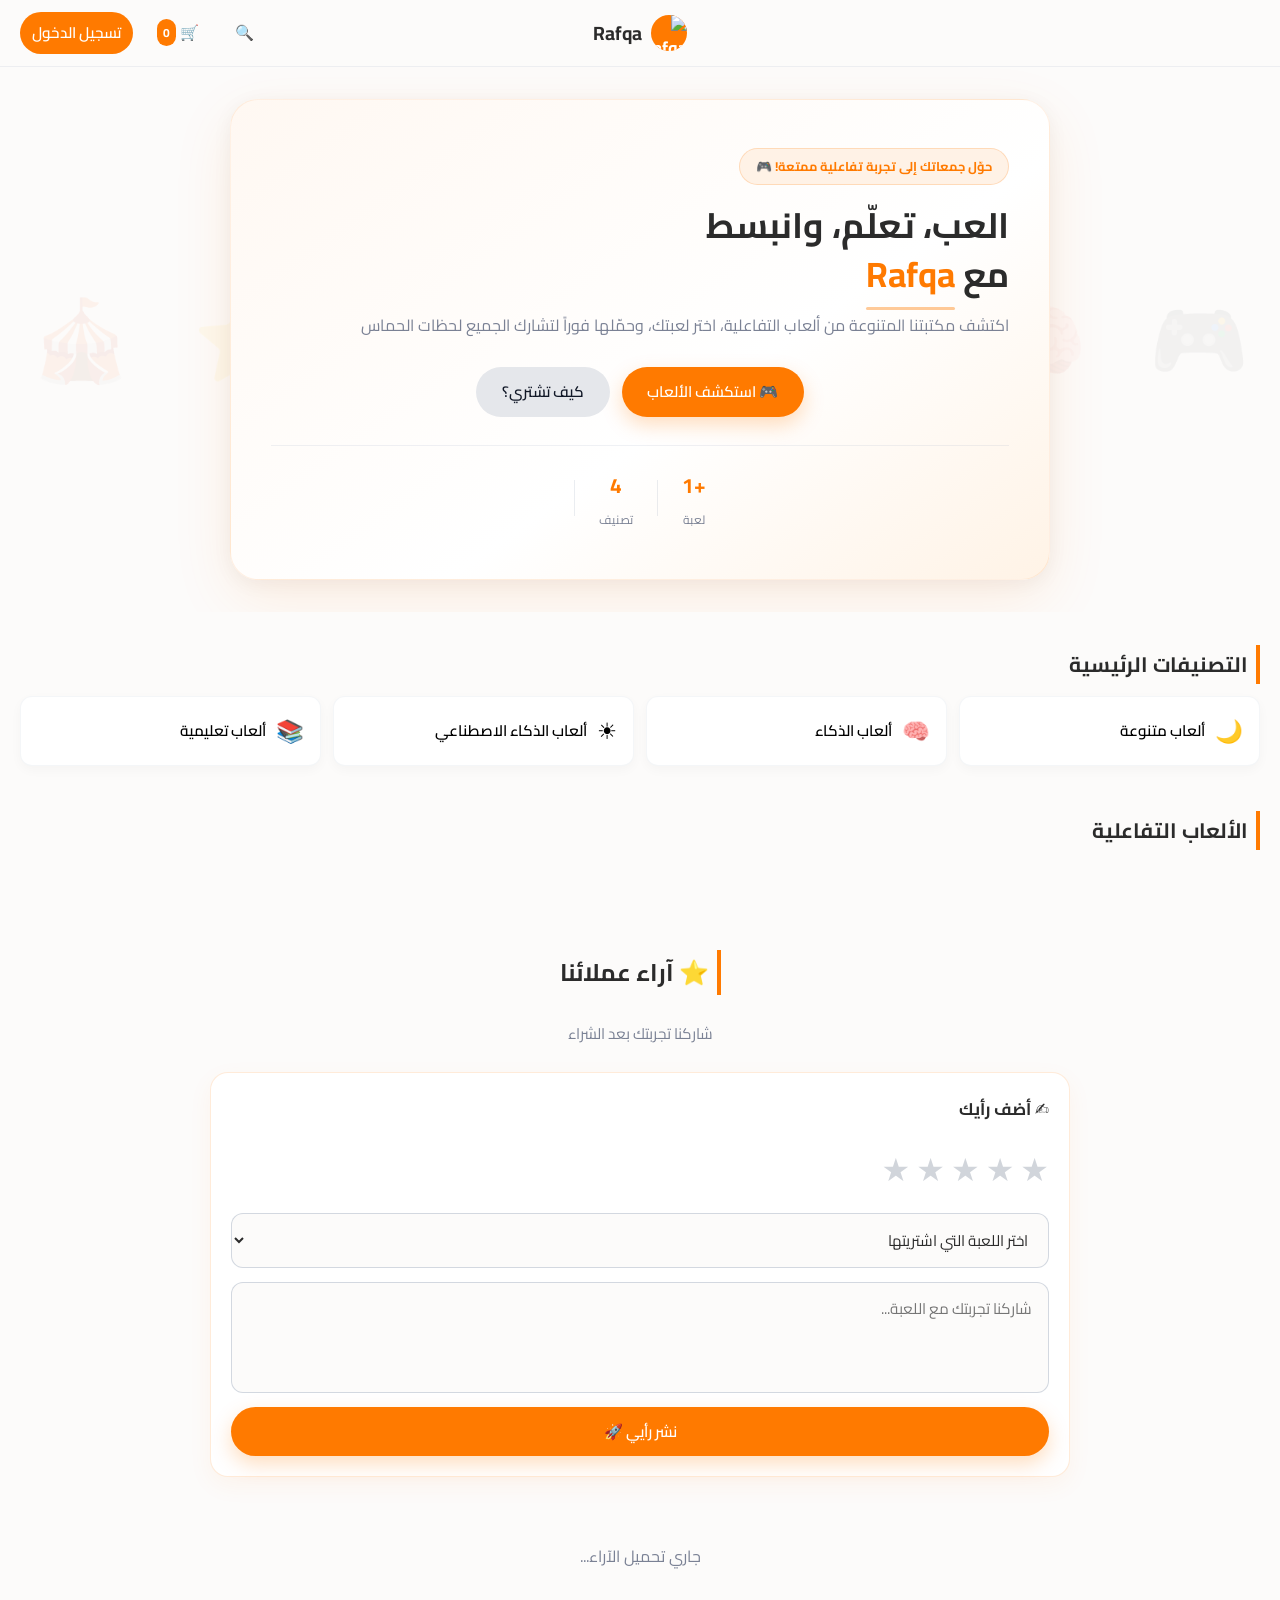
==== commit b5523419: "Update index.html" ====
--- a/index.html
+++ b/index.html
@@ -68,7 +68,7 @@
     <div class="category-grid">
       <button class="category-card" data-category="eid">
         <span class="cat-icon">🌙</span>
-        <span class="cat-name">ألعاب العيد</span>
+        <span class="cat-name">ألعاب متنوعة</span>
       </button>
       <button class="category-card" data-category="brain">
         <span class="cat-icon">🧠</span>
--- a/style.css
+++ b/style.css
@@ -5,10 +5,10 @@
 }
 
 :root {
-  --bg: #fcfbfa;               /* إضاءة خلفية بيضاء دافئة ومريحة */
+  --bg: #fcfbfa;
   --card-bg: #ffffff;
-  --primary: #ff7a00;         /* الهوية البرتقالية الدافئة لـ Rafqa */
-  --primary-soft: #fff2e6;    /* خلفيات برتقالية ناعمة للعناصر */
+  --primary: #ff7a00;
+  --primary-soft: #fff2e6;
   --accent: #ffb347;
   --text-main: #2b2b2b;
   --text-muted: #7a8194;
@@ -17,8 +17,7 @@
   --shadow-soft: 0 14px 30px rgba(15, 23, 42, 0.05);
 }
 
-html,
-body {
+html, body {
   margin: 0;
   padding: 0;
   font-family: "Cairo", system-ui, -apple-system, BlinkMacSystemFont, sans-serif;
@@ -82,8 +81,7 @@
   gap: 0.75rem;
 }
 
-.icon-btn,
-.login-btn {
+.icon-btn, .login-btn {
   border: none;
   background: transparent;
   cursor: pointer;
@@ -162,7 +160,6 @@
   margin: 0;
 }
 
-/* Cart count */
 .cart-count {
   background: var(--primary);
   color: #fff;
@@ -340,8 +337,7 @@
   background: rgba(148,163,184,0.2);
 }
 
-.primary-btn,
-.secondary-btn {
+.primary-btn, .secondary-btn {
   border: none;
   cursor: pointer;
   font-family: inherit;
@@ -413,19 +409,11 @@
   border-color: var(--primary);
 }
 
-.cat-icon {
-  font-size: 1.4rem;
-}
-
-.cat-name {
-  font-size: 0.95rem;
-  font-weight: 600;
-}
+.cat-icon { font-size: 1.4rem; }
+.cat-name { font-size: 0.95rem; font-weight: 600; }
 
 /* Main / games grid */
-.main {
-  padding: 1.25rem;
-}
+.main { padding: 1.25rem; }
 
 .main-header {
   display: flex;
@@ -434,10 +422,7 @@
   margin-bottom: 1rem;
 }
 
-#gamesCount {
-  font-size: 0.85rem;
-  color: var(--text-muted);
-}
+#gamesCount { font-size: 0.85rem; color: var(--text-muted); }
 
 .games-grid {
   display: grid;
@@ -486,11 +471,7 @@
   flex-grow: 1;
 }
 
-.game-title {
-  font-size: 1rem;
-  font-weight: 700;
-  color: var(--text-main);
-}
+.game-title { font-size: 1rem; font-weight: 700; color: var(--text-main); }
 
 .game-meta {
   display: flex;
@@ -500,16 +481,9 @@
   color: var(--text-muted);
 }
 
-.game-price {
-  font-weight: 700;
-  color: var(--primary);
-  font-size: 1.05rem;
-}
-
-.game-actions {
-  margin-top: auto;
-  padding-top: 0.5rem;
-}
+.game-price { font-weight: 700; color: var(--primary); font-size: 1.05rem; }
+
+.game-actions { margin-top: auto; padding-top: 0.5rem; }
 
 .add-btn {
   width: 100%;
@@ -525,12 +499,9 @@
   transition: all 0.2s ease;
 }
 
-.add-btn:hover {
-  background: var(--primary);
-  color: #fff;
-}
-
-/* Modals & Overlays */
+.add-btn:hover { background: var(--primary); color: #fff; }
+
+/* Modals */
 .modal-overlay {
   position: fixed;
   inset: 0;
@@ -550,7 +521,7 @@
   width: 92%;
   box-shadow: var(--shadow-soft);
   position: relative;
-  overflow: visible; /* يسمح لزر الإغلاق بالظهور */
+  overflow: visible;
 }
 
 .close-modal {
@@ -560,10 +531,10 @@
   border: none;
   background: #fff;
   cursor: pointer;
-  font-size: 0.75rem;   /* ← صغّري الخط */
-  color: #9ca3af;       /* ← رمادي أفتح */
-  width: 24px;          /* ← أصغر من 28px */
-  height: 24px;         /* ← أصغر من 28px */
+  font-size: 0.75rem;
+  color: #9ca3af;
+  width: 24px;
+  height: 24px;
   border-radius: 50%;
   display: flex;
   align-items: center;
@@ -572,13 +543,8 @@
   z-index: 10;
 }
 
-.close-modal:hover {
-  color: #ef4444;
-  background: #fff5f5;
-}
-.close-modal:hover {
-  color: #ef4444;
-}
+.close-modal:hover { color: #ef4444; background: #fff5f5; }
+
 .cart-header .close-modal {
   position: static;
   width: 28px;
@@ -590,10 +556,8 @@
   border: none;
 }
 
-.cart-header .close-modal:hover {
-  background: #fee2e2;
-  color: #ef4444;
-}
+.cart-header .close-modal:hover { background: #fee2e2; color: #ef4444; }
+
 .modal-body {
   display: flex;
   flex-direction: column;
@@ -607,10 +571,7 @@
   object-fit: cover;
 }
 
-.modal-info h3 {
-  margin: 0 0 0.5rem;
-  font-size: 1.25rem;
-}
+.modal-info h3 { margin: 0 0 0.5rem; font-size: 1.25rem; }
 
 .modal-price {
   margin-top: 0.6rem;
@@ -619,7 +580,7 @@
   color: var(--primary);
 }
 
-/* Cart panel FIX */
+/* Cart panel */
 .cart-panel {
   position: fixed;
   top: 0;
@@ -647,11 +608,7 @@
   align-items: center;
 }
 
-.cart-header h3 {
-  margin: 0;
-  font-size: 1.1rem;
-  font-weight: 700;
-}
+.cart-header h3 { margin: 0; font-size: 1.1rem; font-weight: 700; }
 
 .cart-items {
   flex: 1;
@@ -678,20 +635,10 @@
   background: #e5e7eb;
 }
 
-.cart-item-thumb img {
-  width: 100%;
-  height: 100%;
-  object-fit: cover;
-}
-
-.cart-item-info {
-  flex: 1;
-  font-size: 0.85rem;
-}
-
-.cart-item-title {
-  font-weight: 600;
-}
+.cart-item-thumb img { width: 100%; height: 100%; object-fit: cover; }
+
+.cart-item-info { flex: 1; font-size: 0.85rem; }
+.cart-item-title { font-weight: 600; }
 
 .cart-item-meta {
   display: flex;
@@ -700,17 +647,16 @@
   margin-top: 0.25rem;
 }
 
-/* ابحث عن .cart-remove وعدّل font-size فقط */
 .cart-remove {
   border: 1px solid #ef4444;
   background: #fff;
   color: #ef4444;
   cursor: pointer;
-  font-size: 0.85rem;   /* ← كانت 0.75rem، رفعناها شوي */
+  font-size: 0.85rem;
   font-family: inherit;
   border-radius: 50%;
-  width: 24px;          /* ← كانت 22px */
-  height: 24px;         /* ← كانت 22px */
+  width: 24px;
+  height: 24px;
   display: flex;
   align-items: center;
   justify-content: center;
@@ -718,10 +664,7 @@
   transition: all 0.2s;
 }
 
-.cart-remove:hover {
-  background: #ef4444;
-  color: #fff;
-}
+.cart-remove:hover { background: #ef4444; color: #fff; }
 
 .cart-footer {
   padding: 1rem;
@@ -737,7 +680,7 @@
   font-size: 1rem;
 }
 
-/* Checkout Section */
+/* Checkout */
 .checkout {
   position: fixed;
   inset: 0;
@@ -757,49 +700,11 @@
   text-align: center;
 }
 
-.checkout-note {
-  font-size: 0.8rem;
-  color: var(--text-muted);
-  margin-top: 10px;
-}
-
-/* Utilities */
-.hidden {
-  display: none !important;
-}
-
-/* Media Queries */
-@media (min-width: 768px) {
-  .hero-content {
-    padding: 3rem 2.5rem;
-    text-align: right;
-  }
-
-  .hero-content h1 {
-    font-size: 2.2rem;
-  }
-
-  .category-grid {
-    grid-template-columns: repeat(4, minmax(0, 1fr));
-  }
-
-  .modal-body {
-    flex-direction: row;
-  }
-
-  .modal-body img {
-    width: 45%;
-    max-height: 100%;
-  }
-
-  .modal-info {
-    flex: 1;
-  }
-}
-
-/* ==========================================================================
-   🛠️ التعديل الجديد المضاف لإصلاح شكل وتداخل نموذج الدخول / التسجيل
-   ========================================================================== */
+.checkout-note { font-size: 0.8rem; color: var(--text-muted); margin-top: 10px; }
+
+.hidden { display: none !important; }
+
+/* Modal forms */
 .modal form {
   display: flex;
   flex-direction: column;
@@ -823,7 +728,7 @@
   border: 1px solid rgba(148, 163, 184, 0.4);
   font-family: inherit;
   font-size: 0.95rem;
-  direction: ltr; /* لتسهيل كتابة البريد الإلكتروني والباسورد بشكل صحيح */
+  direction: ltr;
   text-align: left;
   outline: none;
   width: 100%;
@@ -854,3 +759,156 @@
   background: #e06b00;
   transform: translateY(-1px);
 }
+
+/* Media Queries */
+@media (min-width: 768px) {
+  .hero-content {
+    padding: 3rem 2.5rem;
+    text-align: right;
+  }
+  .hero-content h1 { font-size: 2.2rem; }
+  .category-grid { grid-template-columns: repeat(4, minmax(0, 1fr)); }
+  .modal-body { flex-direction: row; }
+  .modal-body img { width: 45%; max-height: 100%; }
+  .modal-info { flex: 1; }
+}
+
+
+/* =============================================
+   ⭐ قسم آراء العملاء
+   ============================================= */
+
+.reviews-section {
+  padding: 2rem 1.25rem;
+  max-width: 900px;
+  margin: 0 auto;
+}
+
+.reviews-header {
+  text-align: center;
+  margin-bottom: 1.5rem;
+}
+
+.reviews-header h2 {
+  font-size: 1.5rem;
+  font-weight: 700;
+  border-right: 4px solid var(--primary);
+  padding-right: 8px;
+  display: inline-block;
+  text-align: right;
+}
+
+.reviews-subtitle {
+  color: var(--text-muted);
+  font-size: 0.95rem;
+  margin-top: 0.3rem;
+}
+
+.review-form-wrapper { margin-bottom: 2rem; }
+
+.review-form-card {
+  background: var(--card-bg);
+  border: 1px solid rgba(255,122,0,0.15);
+  border-radius: var(--radius-lg);
+  padding: 1.25rem;
+  box-shadow: 0 8px 24px rgba(255,122,0,0.06);
+  display: flex;
+  flex-direction: column;
+  gap: 0.85rem;
+}
+
+.review-form-card h4 { margin: 0; font-size: 1.05rem; font-weight: 700; }
+
+.review-input {
+  width: 100%;
+  padding: 0.7rem 1rem;
+  border-radius: var(--radius-md);
+  border: 1px solid rgba(148,163,184,0.4);
+  font-family: inherit;
+  font-size: 0.95rem;
+  direction: rtl;
+  background: var(--bg);
+  color: var(--text-main);
+  outline: none;
+  resize: none;
+  box-sizing: border-box;
+}
+
+.review-input:focus {
+  border-color: var(--primary);
+  box-shadow: 0 0 0 3px var(--primary-soft);
+}
+
+.star-rating {
+  display: flex;
+  flex-direction: row-reverse;
+  justify-content: flex-end;
+  gap: 6px;
+}
+
+.star {
+  font-size: 2rem;
+  cursor: pointer;
+  color: #d1d5db;
+  transition: color 0.2s, transform 0.15s;
+  user-select: none;
+}
+
+.star:hover { transform: scale(1.2); }
+
+.reviews-grid {
+  display: grid;
+  grid-template-columns: repeat(auto-fill, minmax(260px, 1fr));
+  gap: 1rem;
+}
+
+.reviews-loading {
+  grid-column: 1/-1;
+  text-align: center;
+  color: var(--text-muted);
+  padding: 2rem;
+}
+
+.review-card {
+  background: var(--card-bg);
+  border-radius: var(--radius-lg);
+  padding: 1rem 1.1rem;
+  border: 1px solid rgba(148,163,184,0.1);
+  box-shadow: 0 6px 16px rgba(15,23,42,0.04);
+  display: flex;
+  flex-direction: column;
+  gap: 0.5rem;
+  animation: fadeInUp 0.3s ease;
+}
+
+@keyframes fadeInUp {
+  from { opacity: 0; transform: translateY(10px); }
+  to   { opacity: 1; transform: translateY(0); }
+}
+
+.review-card-header {
+  display: flex;
+  justify-content: space-between;
+  align-items: center;
+}
+
+.review-author { font-weight: 700; font-size: 0.95rem; }
+.review-stars { color: #f59e0b; font-size: 0.95rem; letter-spacing: 1px; }
+
+.review-game-tag {
+  display: inline-block;
+  background: var(--primary-soft);
+  color: var(--primary);
+  font-size: 0.78rem;
+  font-weight: 600;
+  padding: 2px 10px;
+  border-radius: 999px;
+  border: 1px solid rgba(255,122,0,0.2);
+}
+
+.review-text { font-size: 0.9rem; color: var(--text-muted); line-height: 1.6; }
+.review-date { font-size: 0.78rem; color: #9ca3af; text-align: left; }
+
+@media (max-width: 500px) {
+  .reviews-grid { grid-template-columns: 1fr; }
+}
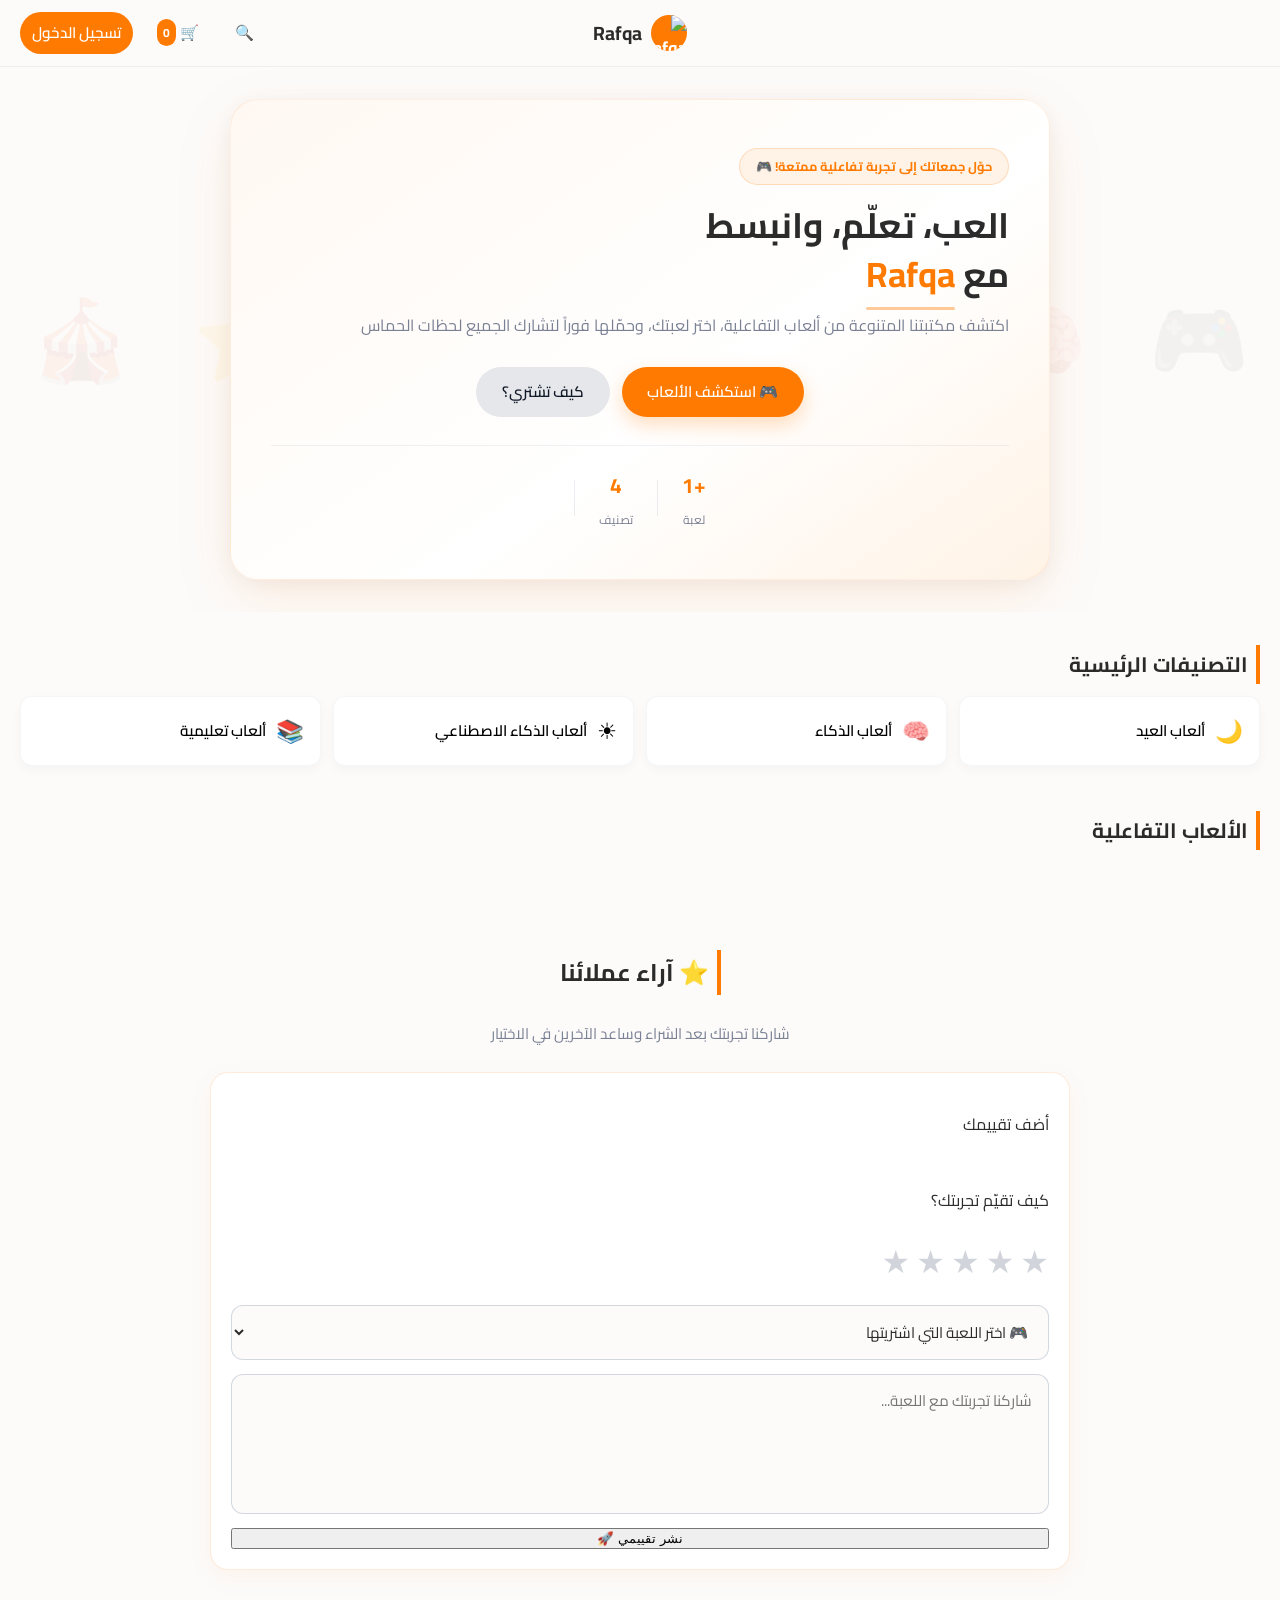
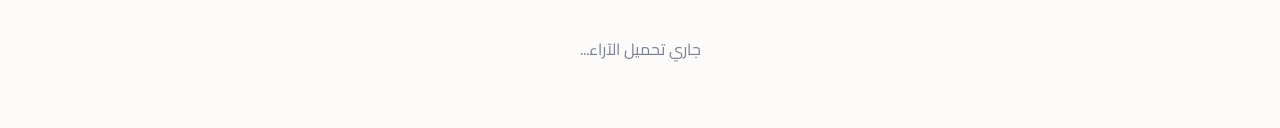
==== commit fe92a07b: "Update index.html" ====
--- a/index.html
+++ b/index.html
@@ -68,7 +68,7 @@
     <div class="category-grid">
       <button class="category-card" data-category="eid">
         <span class="cat-icon">🌙</span>
-        <span class="cat-name">ألعاب متنوعة</span>
+        <span class="cat-name">ألعاب العيد</span>
       </button>
       <button class="category-card" data-category="brain">
         <span class="cat-icon">🧠</span>
@@ -95,38 +95,49 @@
 
   <!-- ===== قسم آراء العملاء ===== -->
   <section class="reviews-section" id="reviewsSection">
+
     <div class="reviews-header">
       <h2>⭐ آراء عملائنا</h2>
-      <p class="reviews-subtitle">شاركنا تجربتك بعد الشراء</p>
-    </div>
-
-    <div class="review-form-wrapper" id="reviewFormWrapper">
-      <div class="review-form-card">
-        <h4>✍️ أضف رأيك</h4>
-
-        <div class="star-rating" id="starRating">
-          <span class="star" data-value="1">★</span>
-          <span class="star" data-value="2">★</span>
-          <span class="star" data-value="3">★</span>
-          <span class="star" data-value="4">★</span>
-          <span class="star" data-value="5">★</span>
-        </div>
-
-        <select id="reviewGameSelect" class="review-input">
-          <option value="">اختر اللعبة التي اشتريتها</option>
-        </select>
-
-        <textarea id="reviewText" class="review-input" placeholder="شاركنا تجربتك مع اللعبة..." rows="3"></textarea>
-
-        <button class="primary-btn" id="submitReview" style="width:100%;">نشر رأيي 🚀</button>
-        <p class="review-login-note" id="reviewLoginNote" style="display:none;text-align:center;font-size:0.85rem;color:var(--text-muted);margin-top:8px;">
-          يجب <a href="#" id="reviewLoginLink" style="color:var(--primary);font-weight:600;">تسجيل الدخول</a> لإضافة رأيك
-        </p>
-      </div>
-    </div>
-
-    <div class="reviews-grid" id="reviewsGrid">
-      <div class="reviews-loading">جاري تحميل الآراء...</div>
+      <p class="reviews-subtitle">شاركنا تجربتك بعد الشراء وساعد الآخرين في الاختيار</p>
+    </div>
+
+    <div class="reviews-layout">
+
+      <!-- نموذج إضافة رأي -->
+      <div class="review-form-wrapper" id="reviewFormWrapper">
+        <div class="review-form-card">
+          <p class="review-form-title">أضف تقييمك</p>
+
+          <div class="star-rating-wrapper">
+            <p class="star-rating-label">كيف تقيّم تجربتك؟</p>
+            <div class="star-rating" id="starRating">
+              <span class="star" data-value="1">★</span>
+              <span class="star" data-value="2">★</span>
+              <span class="star" data-value="3">★</span>
+              <span class="star" data-value="4">★</span>
+              <span class="star" data-value="5">★</span>
+            </div>
+          </div>
+
+          <select id="reviewGameSelect" class="review-input">
+            <option value="">🎮 اختر اللعبة التي اشتريتها</option>
+          </select>
+
+          <textarea id="reviewText" class="review-input" placeholder="شاركنا تجربتك مع اللعبة..." rows="4"></textarea>
+
+          <button class="review-submit-btn" id="submitReview">نشر تقييمي 🚀</button>
+
+          <p class="review-login-note" id="reviewLoginNote" style="display:none;">
+            يجب <a href="#" id="reviewLoginLink" style="color:var(--primary);font-weight:600;">تسجيل الدخول</a> لإضافة رأيك
+          </p>
+        </div>
+      </div>
+
+      <!-- عرض الآراء -->
+      <div class="reviews-grid" id="reviewsGrid">
+        <div class="reviews-loading">جاري تحميل الآراء...</div>
+      </div>
+
     </div>
   </section>
   <!-- ===== نهاية قسم آراء العملاء ===== -->
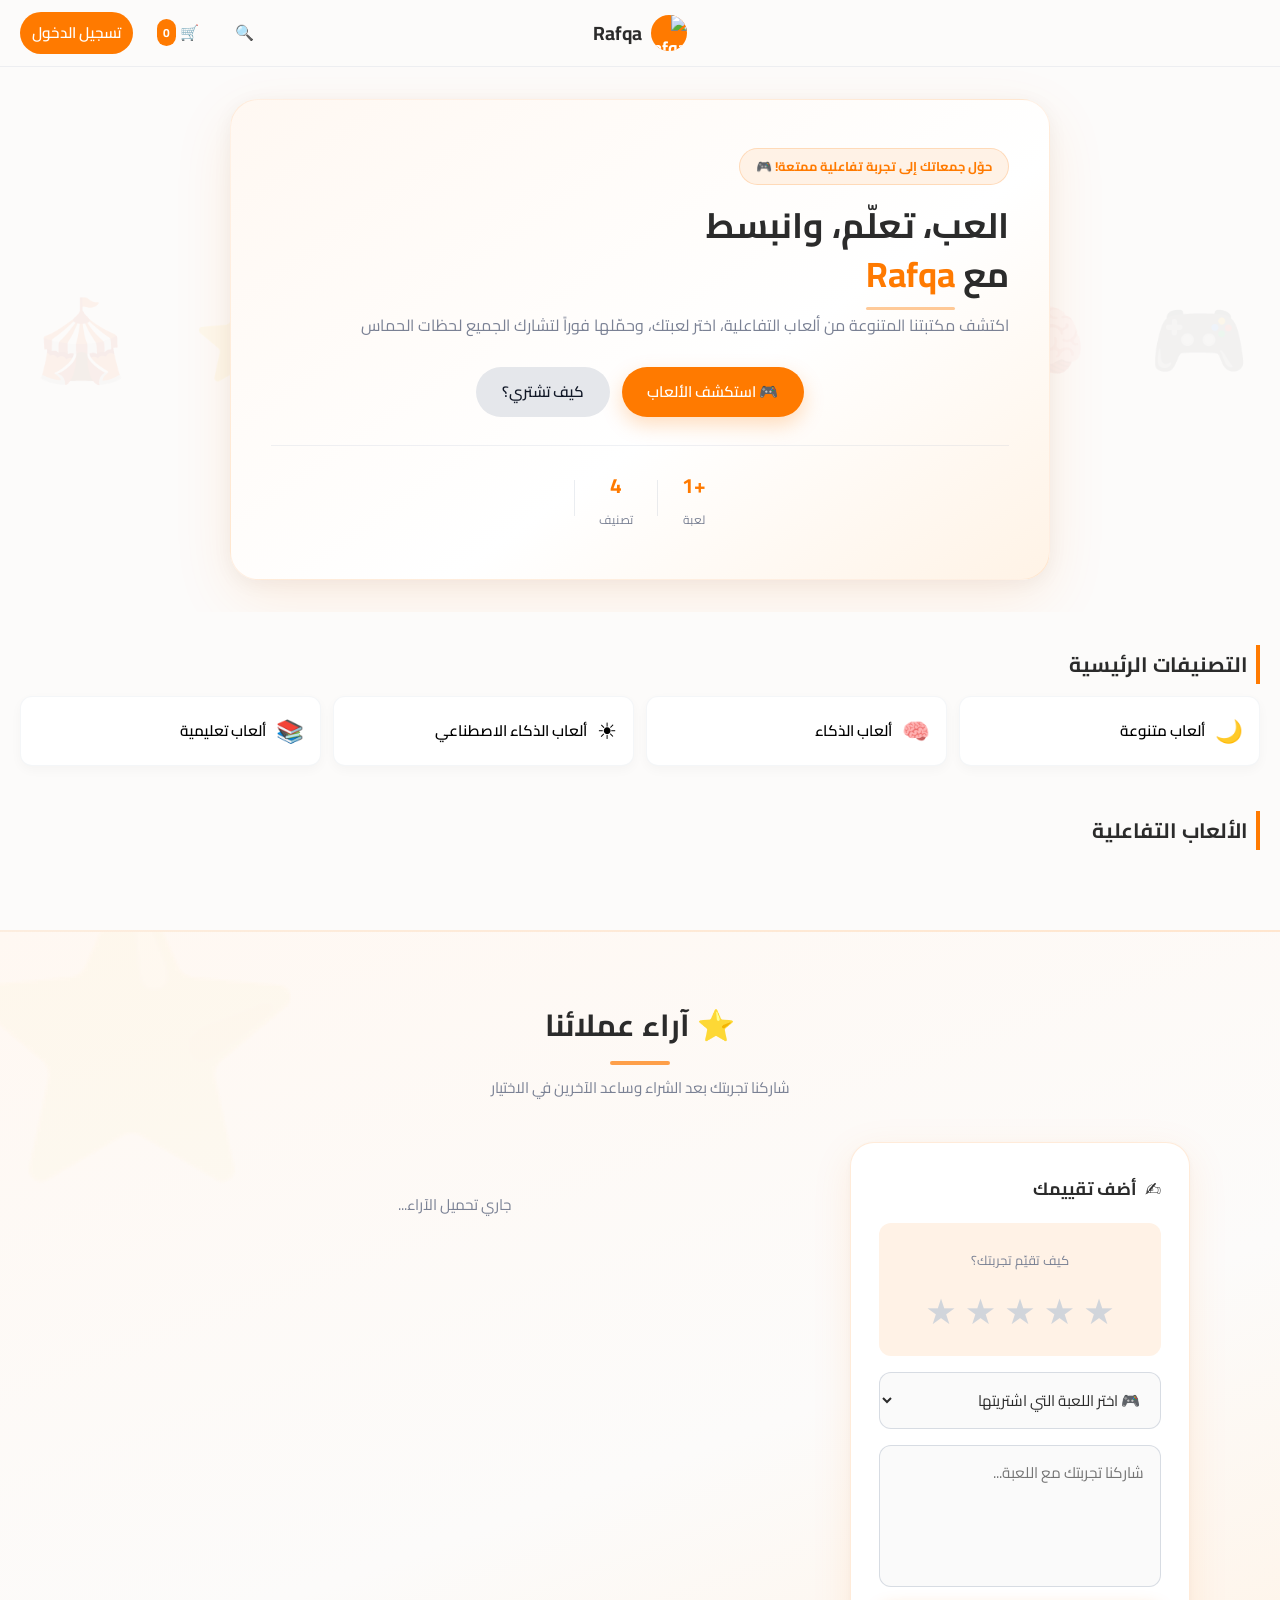
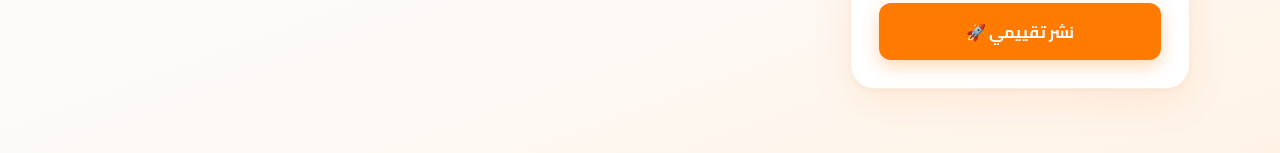
==== commit 45dc26e4: "Update index.html" ====
--- a/index.html
+++ b/index.html
@@ -68,7 +68,7 @@
     <div class="category-grid">
       <button class="category-card" data-category="eid">
         <span class="cat-icon">🌙</span>
-        <span class="cat-name">ألعاب العيد</span>
+        <span class="cat-name">ألعاب متنوعة</span>
       </button>
       <button class="category-card" data-category="brain">
         <span class="cat-icon">🧠</span>
--- a/style.css
+++ b/style.css
@@ -775,114 +775,314 @@
 
 
 /* =============================================
-   ⭐ قسم آراء العملاء
+   ⭐ قسم آراء العملاء — تصميم احترافي
    ============================================= */
 
 .reviews-section {
-  padding: 2rem 1.25rem;
-  max-width: 900px;
+  padding: 4rem 1.25rem;
+  background: linear-gradient(160deg, #fff8f2 0%, #fcfbfa 60%, #fff3e6 100%);
+  border-top: 2px solid rgba(255,122,0,0.1);
+  margin-top: 2rem;
+  position: relative;
+  overflow: hidden;
+}
+
+.reviews-section::before {
+  content: "⭐";
+  position: absolute;
+  font-size: 18rem;
+  opacity: 0.025;
+  top: -3rem;
+  left: -3rem;
+  pointer-events: none;
+  line-height: 1;
+}
+
+.reviews-inner {
+  max-width: 1100px;
   margin: 0 auto;
 }
 
+/* الهيدر */
 .reviews-header {
   text-align: center;
-  margin-bottom: 1.5rem;
+  margin-bottom: 2.5rem;
+  max-width: 1100px;
+  margin-left: auto;
+  margin-right: auto;
 }
 
 .reviews-header h2 {
-  font-size: 1.5rem;
-  font-weight: 700;
-  border-right: 4px solid var(--primary);
-  padding-right: 8px;
-  display: inline-block;
-  text-align: right;
+  font-size: 1.9rem;
+  font-weight: 700;
+  margin: 0 0 0.5rem;
+  color: var(--text-main);
+  border: none;
+  padding: 0;
+  display: block;
+}
+
+.reviews-header h2::after {
+  content: "";
+  display: block;
+  width: 60px;
+  height: 4px;
+  background: var(--primary);
+  border-radius: 999px;
+  margin: 0.5rem auto 0;
+  opacity: 0.7;
 }
 
 .reviews-subtitle {
   color: var(--text-muted);
   font-size: 0.95rem;
-  margin-top: 0.3rem;
-}
-
-.review-form-wrapper { margin-bottom: 2rem; }
+  margin-top: 0.4rem;
+}
+
+/* إحصائيات التقييم */
+.reviews-summary {
+  display: flex;
+  align-items: center;
+  justify-content: center;
+  gap: 2rem;
+  background: #fff;
+  border-radius: 20px;
+  padding: 1.5rem 2rem;
+  margin-bottom: 2.5rem;
+  box-shadow: 0 4px 20px rgba(255,122,0,0.07);
+  border: 1px solid rgba(255,122,0,0.1);
+  flex-wrap: wrap;
+}
+
+.summary-score {
+  display: flex;
+  flex-direction: column;
+  align-items: center;
+  gap: 0.2rem;
+}
+
+.score-num {
+  font-size: 3.5rem;
+  font-weight: 700;
+  color: var(--primary);
+  line-height: 1;
+}
+
+.score-stars {
+  color: #f59e0b;
+  font-size: 1.3rem;
+  letter-spacing: 3px;
+}
+
+.score-label {
+  font-size: 0.8rem;
+  color: var(--text-muted);
+}
+
+.summary-divider {
+  width: 1px;
+  height: 60px;
+  background: rgba(148,163,184,0.2);
+}
+
+.summary-stats {
+  display: flex;
+  flex-direction: column;
+  gap: 0.4rem;
+}
+
+.stat-bar-row {
+  display: flex;
+  align-items: center;
+  gap: 0.6rem;
+  font-size: 0.82rem;
+  color: var(--text-muted);
+}
+
+.stat-bar-label { width: 14px; text-align: center; font-weight: 600; }
+
+.stat-bar-track {
+  width: 120px;
+  height: 7px;
+  background: #e5e7eb;
+  border-radius: 999px;
+  overflow: hidden;
+}
+
+.stat-bar-fill {
+  height: 100%;
+  background: #f59e0b;
+  border-radius: 999px;
+  transition: width 0.6s ease;
+}
+
+/* التخطيط الرئيسي: نموذج + بطاقات */
+.reviews-layout {
+  display: grid;
+  grid-template-columns: 340px 1fr;
+  gap: 2rem;
+  align-items: start;
+  max-width: 1100px;
+  margin: 0 auto;
+}
+
+/* نموذج الرأي */
+.review-form-wrapper {
+  position: sticky;
+  top: 80px;
+}
 
 .review-form-card {
-  background: var(--card-bg);
+  background: #fff;
   border: 1px solid rgba(255,122,0,0.15);
-  border-radius: var(--radius-lg);
-  padding: 1.25rem;
-  box-shadow: 0 8px 24px rgba(255,122,0,0.06);
-  display: flex;
-  flex-direction: column;
-  gap: 0.85rem;
-}
-
-.review-form-card h4 { margin: 0; font-size: 1.05rem; font-weight: 700; }
-
+  border-radius: 24px;
+  padding: 1.75rem;
+  box-shadow: 0 12px 40px rgba(255,122,0,0.1), 0 2px 8px rgba(15,23,42,0.04);
+  display: flex;
+  flex-direction: column;
+  gap: 1rem;
+}
+
+/* نموذج الرأي لو مو داخل .reviews-layout */
+.review-form-wrapper:not(.reviews-layout .review-form-wrapper) {
+  max-width: 600px;
+  margin: 0 auto 2rem;
+}
+
+.review-form-title {
+  font-size: 1.1rem;
+  font-weight: 700;
+  margin: 0;
+  display: flex;
+  align-items: center;
+  gap: 0.5rem;
+}
+
+.review-form-title::before {
+  content: "✍️";
+  font-size: 1.2rem;
+}
+
+/* النجوم */
+.star-rating-wrapper {
+  background: var(--primary-soft);
+  border-radius: var(--radius-md);
+  padding: 0.75rem 1rem;
+  text-align: center;
+}
+
+.star-rating-label {
+  font-size: 0.82rem;
+  color: var(--text-muted);
+  margin-bottom: 0.4rem;
+}
+
+.star-rating {
+  display: flex;
+  justify-content: center;
+  gap: 8px;
+  direction: ltr;
+}
+
+.star {
+  font-size: 2.2rem;
+  cursor: pointer;
+  color: #d1d5db;
+  transition: color 0.15s, transform 0.15s;
+  user-select: none;
+}
+
+.star:hover { transform: scale(1.25); color: #f59e0b; }
+
+/* الحقول */
 .review-input {
   width: 100%;
-  padding: 0.7rem 1rem;
+  padding: 0.75rem 1rem;
   border-radius: var(--radius-md);
-  border: 1px solid rgba(148,163,184,0.4);
+  border: 1.5px solid rgba(148,163,184,0.35);
   font-family: inherit;
   font-size: 0.95rem;
   direction: rtl;
-  background: var(--bg);
+  background: #fafafa;
   color: var(--text-main);
   outline: none;
   resize: none;
   box-sizing: border-box;
+  transition: border-color 0.2s, box-shadow 0.2s;
 }
 
 .review-input:focus {
   border-color: var(--primary);
-  box-shadow: 0 0 0 3px var(--primary-soft);
-}
-
-.star-rating {
-  display: flex;
-  flex-direction: row-reverse;
-  justify-content: flex-end;
-  gap: 6px;
-}
-
-.star {
-  font-size: 2rem;
+  background: #fff;
+  box-shadow: 0 0 0 3px rgba(255,122,0,0.1);
+}
+
+.review-submit-btn {
+  width: 100%;
+  padding: 0.85rem;
+  background: var(--primary);
+  color: #fff;
+  border: none;
+  border-radius: var(--radius-md);
+  font-family: inherit;
+  font-size: 1rem;
+  font-weight: 700;
   cursor: pointer;
-  color: #d1d5db;
-  transition: color 0.2s, transform 0.15s;
-  user-select: none;
-}
-
-.star:hover { transform: scale(1.2); }
-
+  transition: all 0.2s ease;
+  box-shadow: 0 6px 18px rgba(255,122,0,0.3);
+}
+
+.review-submit-btn:hover {
+  background: #e06b00;
+  transform: translateY(-2px);
+  box-shadow: 0 10px 24px rgba(255,122,0,0.4);
+}
+
+.review-login-note {
+  text-align: center;
+  font-size: 0.85rem;
+  color: var(--text-muted);
+  margin: 0;
+  padding: 0.5rem;
+  background: #f9fafb;
+  border-radius: var(--radius-md);
+}
+
+/* شبكة البطاقات */
 .reviews-grid {
-  display: grid;
-  grid-template-columns: repeat(auto-fill, minmax(260px, 1fr));
+  display: flex;
+  flex-direction: column;
   gap: 1rem;
 }
 
 .reviews-loading {
-  grid-column: 1/-1;
   text-align: center;
   color: var(--text-muted);
-  padding: 2rem;
-}
-
+  padding: 3rem;
+  font-size: 0.95rem;
+}
+
+/* بطاقة رأي */
 .review-card {
-  background: var(--card-bg);
-  border-radius: var(--radius-lg);
-  padding: 1rem 1.1rem;
+  background: #fff;
+  border-radius: 20px;
+  padding: 1.25rem 1.5rem;
   border: 1px solid rgba(148,163,184,0.1);
-  box-shadow: 0 6px 16px rgba(15,23,42,0.04);
-  display: flex;
-  flex-direction: column;
-  gap: 0.5rem;
+  box-shadow: 0 4px 16px rgba(15,23,42,0.04);
+  display: flex;
+  flex-direction: column;
+  gap: 0.6rem;
   animation: fadeInUp 0.3s ease;
+  transition: box-shadow 0.2s, transform 0.2s;
+}
+
+.review-card:hover {
+  box-shadow: 0 8px 28px rgba(255,122,0,0.08);
+  transform: translateY(-2px);
 }
 
 @keyframes fadeInUp {
-  from { opacity: 0; transform: translateY(10px); }
+  from { opacity: 0; transform: translateY(12px); }
   to   { opacity: 1; transform: translateY(0); }
 }
 
@@ -892,23 +1092,106 @@
   align-items: center;
 }
 
+.review-author-area {
+  display: flex;
+  align-items: center;
+  gap: 0.6rem;
+}
+
+.review-avatar {
+  width: 38px;
+  height: 38px;
+  border-radius: 50%;
+  background: var(--primary-soft);
+  color: var(--primary);
+  font-size: 1rem;
+  font-weight: 700;
+  display: flex;
+  align-items: center;
+  justify-content: center;
+  flex-shrink: 0;
+}
+
 .review-author { font-weight: 700; font-size: 0.95rem; }
-.review-stars { color: #f59e0b; font-size: 0.95rem; letter-spacing: 1px; }
+.review-author-sub { font-size: 0.78rem; color: var(--text-muted); }
+
+.review-stars-badge {
+  display: flex;
+  align-items: center;
+  gap: 4px;
+  background: #fffbeb;
+  border: 1px solid #fde68a;
+  border-radius: 999px;
+  padding: 3px 10px;
+  font-size: 0.82rem;
+  font-weight: 700;
+  color: #92400e;
+}
+
+.review-stars-badge span { color: #f59e0b; }
 
 .review-game-tag {
-  display: inline-block;
+  display: inline-flex;
+  align-items: center;
+  gap: 4px;
   background: var(--primary-soft);
   color: var(--primary);
   font-size: 0.78rem;
   font-weight: 600;
-  padding: 2px 10px;
+  padding: 3px 12px;
   border-radius: 999px;
-  border: 1px solid rgba(255,122,0,0.2);
-}
-
-.review-text { font-size: 0.9rem; color: var(--text-muted); line-height: 1.6; }
-.review-date { font-size: 0.78rem; color: #9ca3af; text-align: left; }
+  border: 1px solid rgba(255,122,0,0.15);
+  width: fit-content;
+}
+
+.review-text {
+  font-size: 0.92rem;
+  color: #4b5563;
+  line-height: 1.7;
+  padding: 0.6rem 0.8rem;
+  background: #f9fafb;
+  border-radius: 10px;
+  border-right: 3px solid var(--primary);
+}
+
+.review-footer {
+  display: flex;
+  justify-content: space-between;
+  align-items: center;
+}
+
+.review-verified {
+  display: flex;
+  align-items: center;
+  gap: 4px;
+  font-size: 0.78rem;
+  color: #16a34a;
+  font-weight: 600;
+}
+
+.review-date { font-size: 0.78rem; color: #9ca3af; }
+
+/* Responsive */
+@media (max-width: 768px) {
+  .reviews-layout {
+    grid-template-columns: 1fr;
+  }
+
+  .review-form-wrapper {
+    position: static;
+  }
+
+  .reviews-summary {
+    gap: 1rem;
+    padding: 1rem;
+  }
+
+  .stat-bar-track { width: 80px; }
+
+  .summary-divider { display: none; }
+}
 
 @media (max-width: 500px) {
-  .reviews-grid { grid-template-columns: 1fr; }
-}
+  .reviews-section { padding: 2.5rem 1rem; }
+  .score-num { font-size: 2.8rem; }
+}
